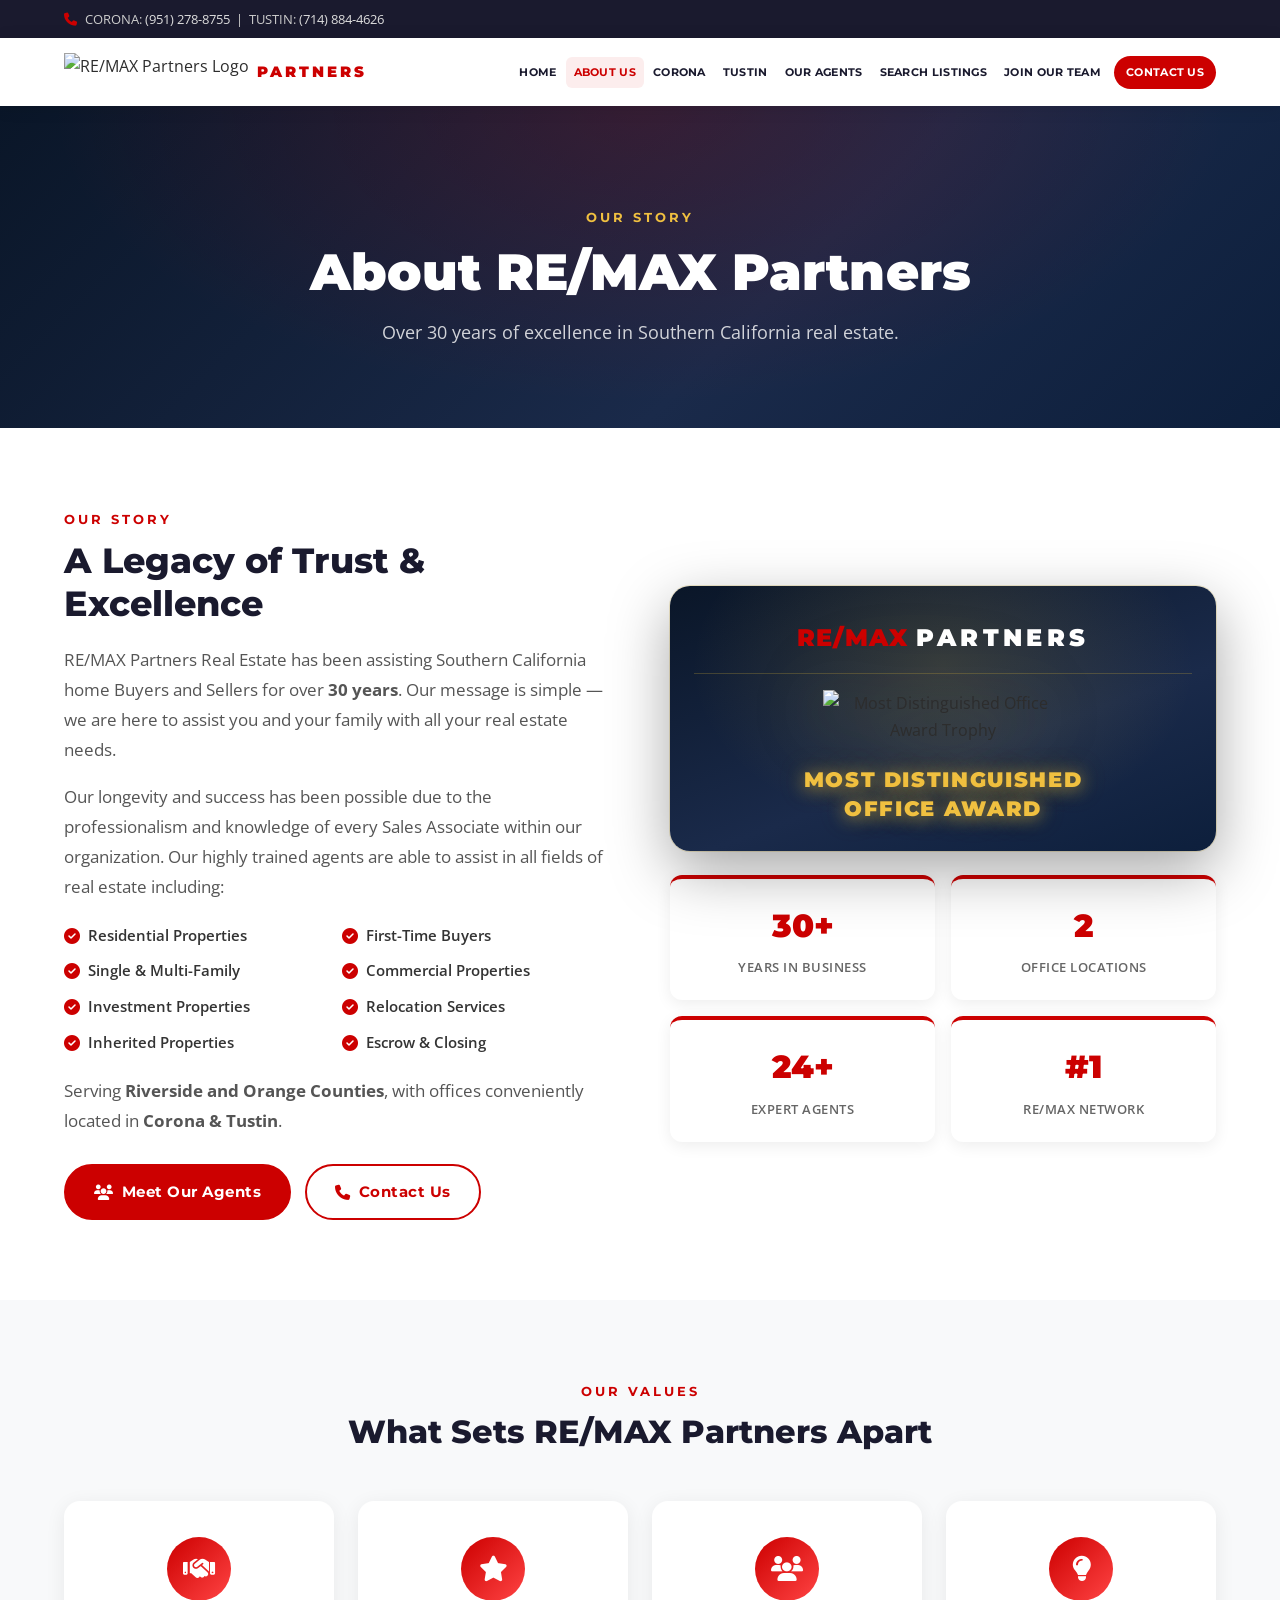
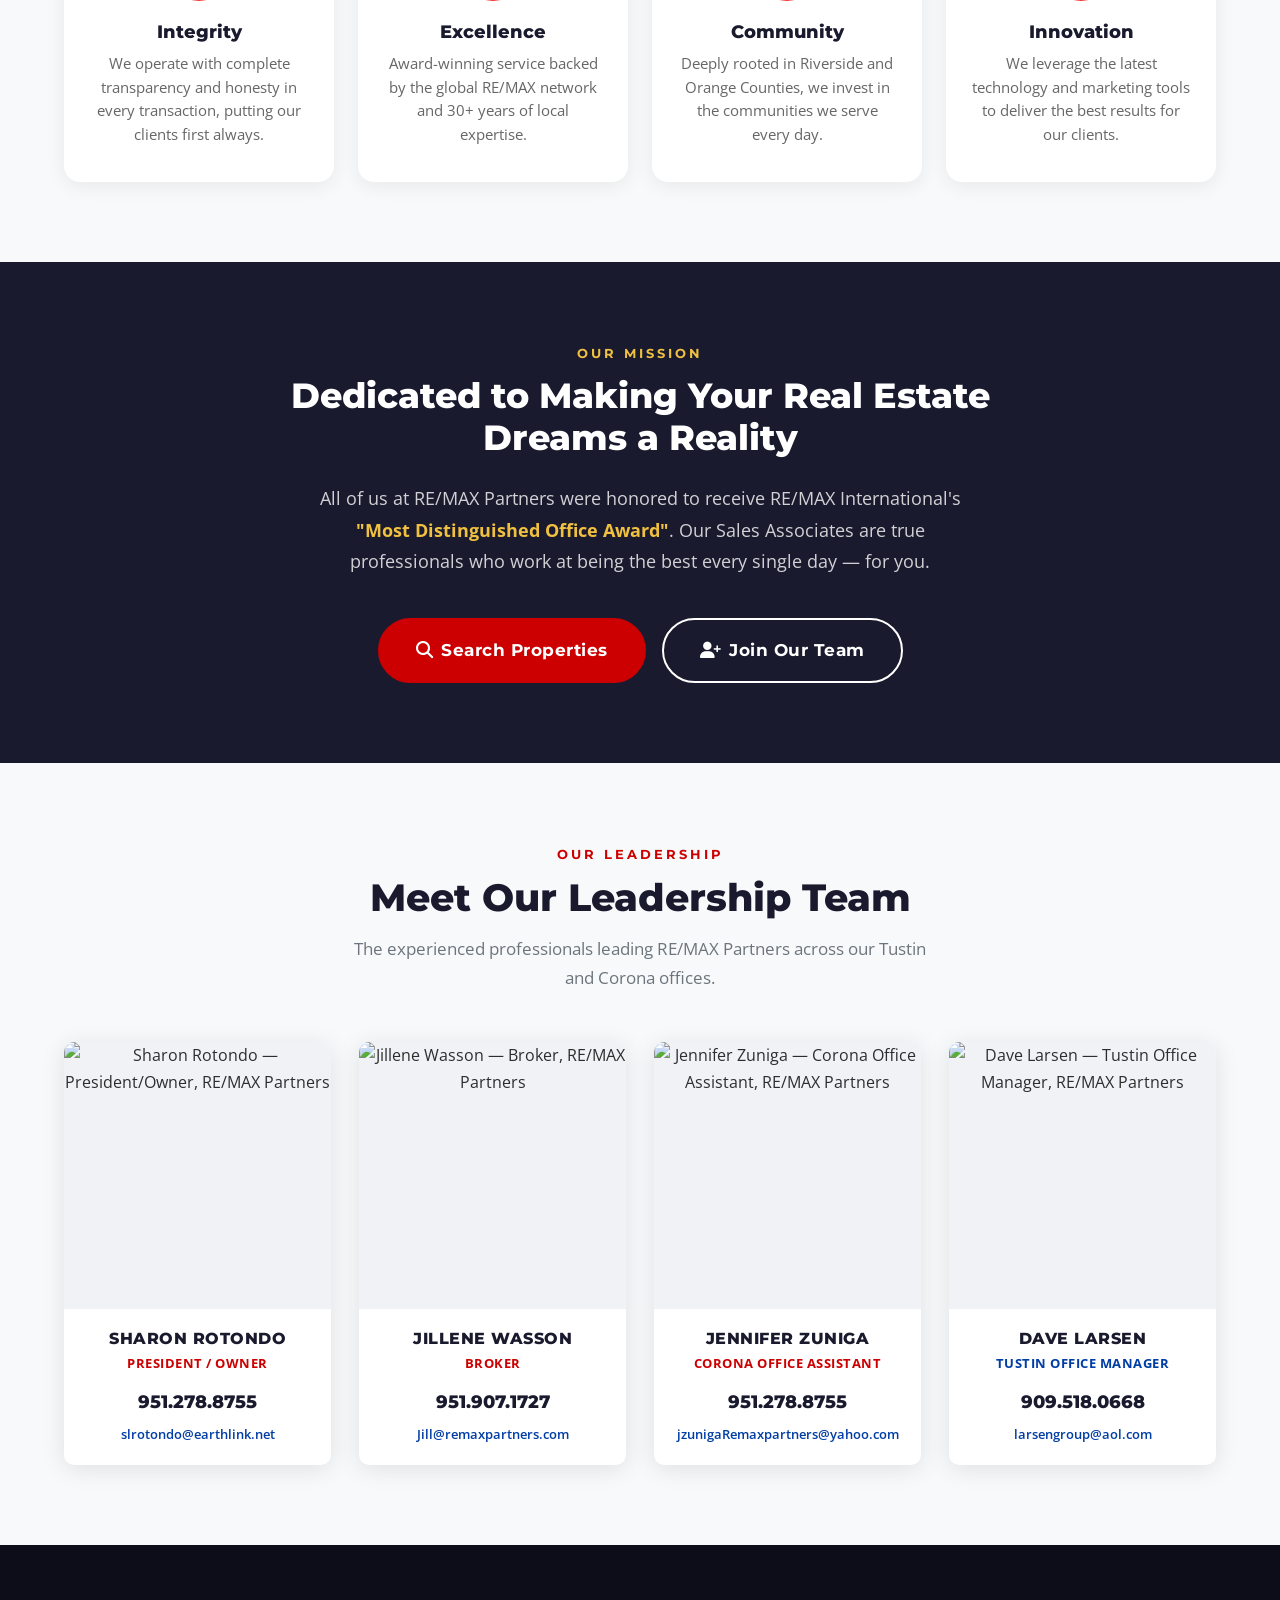
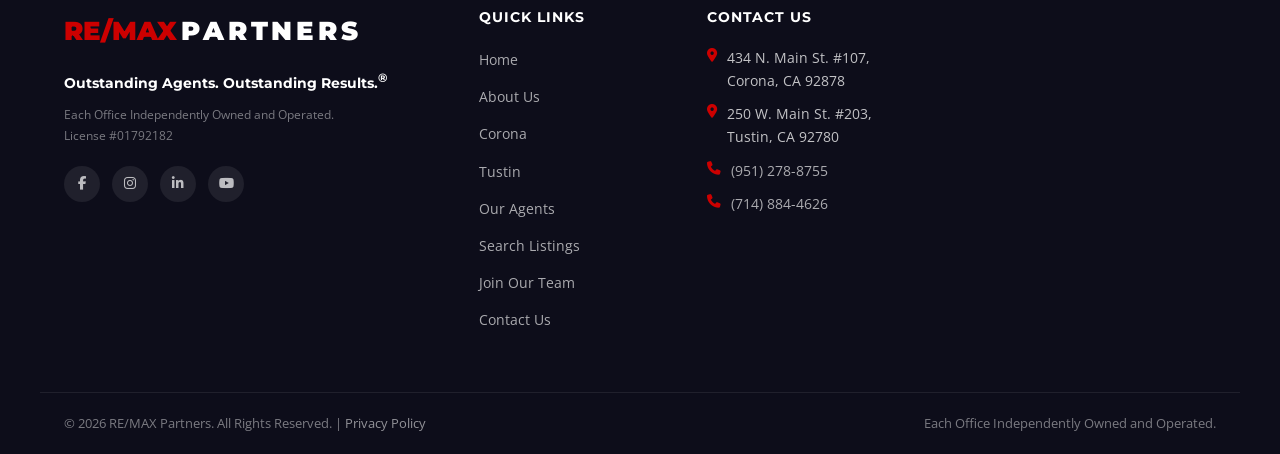
==== about.html @ ebe5bd43 "Add leadership team section to homepage and about page" ====
<!DOCTYPE html>
<html lang="en">
<head>
  <meta charset="UTF-8" />
  <meta name="viewport" content="width=device-width, initial-scale=1.0" />
  <title>About RE/MAX Partners | Award-Winning Realtors in Tustin & Corona CA</title>
  <meta name="description" content="Learn about RE/MAX Partners — an award-winning real estate brokerage with offices in Tustin and Corona, CA, serving Orange County and Inland Empire since 1992." />
  <meta name="robots" content="index, follow" />
  <link rel="canonical" href="https://www.remaxpartners.com/about.html" />
  <!-- Open Graph -->
  <meta property="og:type" content="website" />
  <meta property="og:title" content="About RE/MAX Partners | Award-Winning Realtors in Tustin & Corona CA" />
  <meta property="og:description" content="Award-winning RE/MAX brokerage with offices in Tustin and Corona, CA. Over 30 years serving Orange County and Riverside County buyers and sellers." />
  <meta property="og:url" content="https://www.remaxpartners.com/about.html" />
  <meta property="og:site_name" content="RE/MAX Partners" />
  <meta property="og:image" content="https://files.manuscdn.com/user_upload_by_module/session_file/310519663764764758/erXUjFsIWqmooNMz.png" />
  <!-- Twitter Card -->
  <meta name="twitter:card" content="summary_large_image" />
  <meta name="twitter:title" content="About RE/MAX Partners | Award-Winning Realtors in Tustin & Corona CA" />
  <meta name="twitter:description" content="Award-winning RE/MAX brokerage with offices in Tustin and Corona, CA. Over 30 years serving Orange County and Riverside County buyers and sellers." />
  <link rel="preconnect" href="https://fonts.googleapis.com" />
  <link rel="preconnect" href="https://fonts.gstatic.com" crossorigin />
  <link href="https://fonts.googleapis.com/css2?family=Montserrat:wght@400;600;700;800;900&family=Open+Sans:wght@400;600&display=swap" rel="stylesheet" />
  <link rel="stylesheet" href="https://cdnjs.cloudflare.com/ajax/libs/font-awesome/6.5.0/css/all.min.css" />
  <style>
    :root{--red:#cc0000;--red-dark:#a30000;--blue:#003da5;--blue-dark:#002d7a;--white:#fff;--off-white:#f8f9fa;--light-gray:#f0f2f5;--mid-gray:#6c757d;--dark:#1a1a2e;--text:#2d2d2d;--shadow:0 4px 24px rgba(0,0,0,.10);--shadow-lg:0 8px 40px rgba(0,0,0,.16);--radius:10px;--transition:0.35s cubic-bezier(0.4,0,0.2,1)}
    *,*::before,*::after{box-sizing:border-box;margin:0;padding:0}
    html{scroll-behavior:smooth}
    body{font-family:'Open Sans',sans-serif;color:var(--text);background:var(--white);line-height:1.7;overflow-x:hidden}
    img{max-width:100%;display:block}
    a{color:inherit;text-decoration:none}
    ul{list-style:none}
    h1,h2,h3,h4,h5{font-family:'Montserrat',sans-serif;line-height:1.2}
    .container{width:100%;max-width:1200px;margin:0 auto;padding:0 24px}
    .section-pad{padding:80px 0}
    .btn{display:inline-flex;align-items:center;gap:8px;padding:13px 28px;border-radius:50px;font-family:'Montserrat',sans-serif;font-weight:700;font-size:.95rem;letter-spacing:.5px;cursor:pointer;border:2px solid transparent;transition:all var(--transition);white-space:nowrap}
    .btn-primary{background:var(--red);color:var(--white);border-color:var(--red)}
    .btn-primary:hover{background:var(--red-dark);border-color:var(--red-dark);transform:translateY(-2px);box-shadow:0 6px 20px rgba(204,0,0,.35)}
    .btn-outline-white{background:transparent;color:var(--white);border-color:var(--white)}
    .btn-outline-white:hover{background:var(--white);color:var(--red);transform:translateY(-2px)}
    .btn-outline-red{background:transparent;color:var(--red);border-color:var(--red)}
    .btn-outline-red:hover{background:var(--red);color:var(--white);transform:translateY(-2px)}
    .btn-lg{padding:16px 36px;font-size:1.05rem}
    .topbar{background:var(--dark);color:#ccc;font-size:.82rem;padding:8px 0;z-index:1000}
    .topbar-inner{display:flex;justify-content:space-between;align-items:center;flex-wrap:wrap;gap:6px}
    .topbar a{color:#ddd;transition:color var(--transition)}
    .topbar a:hover{color:var(--red)}
    .topbar i{margin-right:5px;color:var(--red)}
    .header{position:sticky;top:0;z-index:999;background:var(--white);box-shadow:0 2px 16px rgba(0,0,0,.10);transition:box-shadow var(--transition)}
    .header.scrolled{box-shadow:0 4px 24px rgba(0,0,0,.15)}
    .header-inner{display:flex;align-items:center;justify-content:space-between;height:68px;gap:12px;flex-wrap:nowrap}
    .brand{display:flex;align-items:center;gap:8px;text-decoration:none;flex-shrink:0}
    .brand-logo{height:38px;width:auto}
    .brand-sub{font-family:'Montserrat',sans-serif;font-weight:900;font-size:.95rem;color:var(--red);letter-spacing:3px;text-transform:uppercase;white-space:nowrap}
    .nav{flex:1;min-width:0}
    .nav ul{display:flex;align-items:center;justify-content:flex-end;gap:1px;flex-wrap:nowrap;white-space:nowrap}
    .nav ul li a{font-family:'Montserrat',sans-serif;font-weight:700;font-size:.7rem;text-transform:uppercase;letter-spacing:.3px;padding:6px 8px;border-radius:6px;color:var(--dark);transition:all var(--transition);white-space:nowrap;display:block}
    .nav ul li a:hover,.nav ul li a.active{color:var(--red);background:rgba(204,0,0,.07)}
    .nav ul li a.nav-cta{background:var(--red);color:var(--white);border-radius:50px;padding:7px 12px;margin-left:4px}
    .nav ul li a.nav-cta:hover{background:var(--red-dark);color:var(--white)}
    .hamburger{display:none;flex-direction:column;gap:5px;background:none;border:none;cursor:pointer;padding:8px;flex-shrink:0;z-index:1001}
    .hamburger span{display:block;width:26px;height:2.5px;background:var(--dark);border-radius:2px;transition:all var(--transition)}
    .hamburger.open span:nth-child(1){transform:translateY(7.5px) rotate(45deg)}
    .hamburger.open span:nth-child(2){opacity:0}
    .hamburger.open span:nth-child(3){transform:translateY(-7.5px) rotate(-45deg)}
    .section-eyebrow{font-family:'Montserrat',sans-serif;font-weight:700;font-size:.82rem;letter-spacing:3px;text-transform:uppercase;color:var(--red);margin-bottom:10px;display:block}
    /* Page Hero */
    .page-hero{position:relative;background:linear-gradient(135deg,#0a1628 0%,#1a2a4a 60%,#0d1f3c 100%);padding:100px 0 80px;text-align:center;overflow:hidden}
    .page-hero::before{content:'';position:absolute;inset:0;background:radial-gradient(ellipse at 50% 0%,rgba(204,0,0,.18) 0%,transparent 65%)}
    .page-hero-content{position:relative;z-index:1}
    .page-hero h1{font-size:clamp(2rem,4vw,3.2rem);font-weight:900;color:var(--white);margin-bottom:16px}
    .page-hero p{font-size:1.1rem;color:rgba(255,255,255,.8);max-width:600px;margin:0 auto}
    /* About Story */
    .about-story-section{padding:80px 0;background:#fff}
    .about-story-grid{display:grid;grid-template-columns:1fr 1fr;gap:60px;align-items:center}
    .about-story-text h2{font-size:2.2rem;font-weight:800;color:#1a1a2e;margin-bottom:20px;line-height:1.2}
    .about-story-text p{color:#555;line-height:1.8;margin-bottom:16px;font-size:1.05rem}
    .about-services-list{list-style:none;padding:0;margin:20px 0;display:grid;grid-template-columns:1fr 1fr;gap:10px}
    .about-services-list li{display:flex;align-items:center;gap:8px;color:#333;font-size:.95rem;font-weight:600}
    .about-services-list li i{color:#cc0000;font-size:1rem}
    .about-award-col{display:flex;flex-direction:column;align-items:center;gap:24px}
    .award-trophy-wrap{background:linear-gradient(160deg,#0a1628 0%,#1a2a4a 60%,#0d1f3c 100%);border-radius:20px;padding:32px 24px 28px;text-align:center;box-shadow:0 20px 60px rgba(0,0,0,.35),0 0 0 1px rgba(212,175,55,.25);width:100%;position:relative}
    .award-trophy-wrap::before{content:'';position:absolute;inset:0;background:radial-gradient(ellipse at 50% 30%,rgba(212,175,55,.18) 0%,transparent 65%);pointer-events:none;border-radius:20px}
    .award-brand-row{display:flex;align-items:center;justify-content:center;gap:8px;margin-bottom:16px;padding-bottom:14px;border-bottom:1px solid rgba(212,175,55,.25);position:relative;z-index:1}
    .award-brand-remax{font-family:'Montserrat',sans-serif;font-size:1.5rem;font-weight:900;color:#cc0000;letter-spacing:.05em}
    .award-brand-partners{font-family:'Montserrat',sans-serif;font-size:1.5rem;font-weight:900;color:#fff;letter-spacing:.18em;text-transform:uppercase}
    .award-trophy-img{width:240px;height:auto;display:block;margin:0 auto 20px;filter:drop-shadow(0 12px 32px rgba(212,175,55,.6)) drop-shadow(0 0 60px rgba(212,175,55,.2));transition:transform .4s ease;position:relative;z-index:1}
    .award-trophy-wrap:hover .award-trophy-img{transform:scale(1.06) translateY(-6px)}
    .award-trophy-title{font-family:'Montserrat',sans-serif;font-size:1.3rem;font-weight:900;color:#f0c040;text-align:center;letter-spacing:.08em;text-transform:uppercase;line-height:1.4;text-shadow:0 2px 16px rgba(212,175,55,.7),0 0 30px rgba(212,175,55,.3);position:relative;z-index:1}
    .award-stats-row{display:grid;grid-template-columns:1fr 1fr;gap:16px;width:100%}
    .award-stat-box{background:#fff;border-radius:12px;padding:20px 16px;text-align:center;box-shadow:0 4px 16px rgba(0,0,0,.07);border-top:4px solid #cc0000}
    .award-stat-box .stat-num{font-size:2rem;font-weight:900;color:#cc0000;display:block;font-family:'Montserrat',sans-serif}
    .award-stat-box .stat-label{font-size:.8rem;color:#666;font-weight:600;text-transform:uppercase;letter-spacing:.5px}
    /* Values */
    .about-values-section{padding:80px 0;background:#f8f9fa}
    .section-header{text-align:center;margin-bottom:50px}
    .section-header h2{font-size:2rem;font-weight:800;color:#1a1a2e;margin-bottom:14px}
    .values-grid-4{display:grid;grid-template-columns:repeat(4,1fr);gap:24px}
    .value-card-v2{background:#fff;border-radius:16px;padding:36px 24px;text-align:center;box-shadow:0 4px 20px rgba(0,0,0,.07);transition:transform .3s,box-shadow .3s}
    .value-card-v2:hover{transform:translateY(-6px);box-shadow:0 12px 32px rgba(0,0,0,.12)}
    .value-icon-circle{width:64px;height:64px;border-radius:50%;background:linear-gradient(135deg,#cc0000,#ff4444);display:flex;align-items:center;justify-content:center;margin:0 auto 20px}
    .value-icon-circle i{font-size:1.6rem;color:#fff}
    .value-card-v2 h3{font-size:1.1rem;font-weight:800;color:#1a1a2e;margin-bottom:10px}
    .value-card-v2 p{font-size:.92rem;color:#666;line-height:1.6}
    /* Mission */
    .about-mission-section{padding:80px 0;background:#1a1a2e;color:#fff;text-align:center}
    .about-mission-section .section-eyebrow{color:#f0c040}
    .about-mission-section h2{font-size:2.2rem;font-weight:800;margin-bottom:24px;max-width:700px;margin-left:auto;margin-right:auto}
    .about-mission-section p{font-size:1.1rem;color:rgba(255,255,255,.8);max-width:680px;margin:0 auto 40px;line-height:1.8}
    .mission-btn-row{display:flex;gap:16px;justify-content:center;flex-wrap:wrap}
    /* Footer */
    .footer{background:#0d0d1a;color:rgba(255,255,255,.75);padding-top:64px}
    .footer-grid{display:grid;grid-template-columns:2fr 1fr 1fr 1.5fr;gap:40px;padding-bottom:48px;border-bottom:1px solid rgba(255,255,255,.08)}
    .footer-brand-text{margin-bottom:16px}
    .footer-brand-remax{font-family:'Montserrat',sans-serif;font-size:1.6rem;font-weight:900;color:#cc0000}
    .footer-brand-partners{font-family:'Montserrat',sans-serif;font-size:1.6rem;font-weight:900;color:#fff;letter-spacing:.15em}
    .footer-tagline{font-family:'Montserrat',sans-serif;font-weight:700;font-size:.9rem;color:var(--white);margin-bottom:8px}
    .footer-legal{font-size:.78rem;opacity:.6;margin-bottom:20px}
    .footer-social{display:flex;gap:12px}
    .footer-social a{width:36px;height:36px;border-radius:50%;background:rgba(255,255,255,.08);display:flex;align-items:center;justify-content:center;color:rgba(255,255,255,.7);font-size:.85rem;transition:all var(--transition)}
    .footer-social a:hover{background:var(--red);color:var(--white)}
    .footer-col h4{font-family:'Montserrat',sans-serif;font-weight:700;font-size:.9rem;text-transform:uppercase;letter-spacing:1px;color:var(--white);margin-bottom:20px}
    .footer-col ul li{margin-bottom:10px}
    .footer-col ul li a{font-size:.88rem;color:rgba(255,255,255,.65);transition:color var(--transition)}
    .footer-col ul li a:hover{color:var(--red)}
    .footer-contact li{display:flex;gap:10px;font-size:.85rem;margin-bottom:12px;align-items:flex-start}
    .footer-contact li i{color:var(--red);margin-top:3px;flex-shrink:0}
    .footer-contact a{color:rgba(255,255,255,.65)}
    .footer-contact a:hover{color:var(--red)}
    .footer-bottom{padding:20px 0}
    .footer-bottom-inner{display:flex;justify-content:space-between;align-items:center;flex-wrap:wrap;gap:8px;font-size:.8rem;color:rgba(255,255,255,.45)}
    .footer-bottom a{color:rgba(255,255,255,.55)}
    .footer-bottom a:hover{color:var(--red)}
    @media(max-width:900px){.about-story-grid{grid-template-columns:1fr;gap:40px}.values-grid-4{grid-template-columns:repeat(2,1fr)}.about-services-list{grid-template-columns:1fr}.footer-grid{grid-template-columns:1fr 1fr}}
    @media(max-width:768px){.footer-grid{grid-template-columns:1fr}}
    @media(max-width:900px){.hamburger{display:flex}.nav{position:fixed;top:68px;left:0;right:0;background:var(--white);box-shadow:0 8px 32px rgba(0,0,0,.15);padding:16px 24px 24px;transform:translateY(-120%);transition:transform .4s cubic-bezier(0.4,0,0.2,1);z-index:998;pointer-events:none}.nav.open{transform:translateY(0);pointer-events:all}.nav ul{flex-direction:column;align-items:stretch;gap:2px;white-space:normal}.nav ul li a{display:block;padding:13px 18px;font-size:.88rem;border-radius:8px;border-bottom:1px solid rgba(0,0,0,.05)}.nav ul li a.nav-cta{margin:10px 0 0;text-align:center;border-radius:50px;border-bottom:none}}
    @media(max-width:600px){.values-grid-4{grid-template-columns:1fr}.award-stats-row{grid-template-columns:1fr 1fr}}
  </style>

  <script type="application/ld+json">
{
  "@context": "https://schema.org",
  "@type": [
    "AboutPage",
    "WebPage"
  ],
  "name": "About RE/MAX Partners",
  "url": "https://www.remaxpartners.com/about.html",
  "description": "RE/MAX Partners is an award-winning real estate brokerage with offices in Tustin and Corona, CA, serving Orange County and Inland Empire since 1992.",
  "mainEntity": {
    "@context": "https://schema.org",
    "@type": [
      "Organization",
      "RealEstateAgency"
    ],
    "name": "RE/MAX Partners",
    "legalName": "RE/MAX Partners",
    "url": "https://www.remaxpartners.com",
    "logo": "https://files.manuscdn.com/user_upload_by_module/session_file/310519663764764758/erXUjFsIWqmooNMz.png",
    "image": "https://files.manuscdn.com/user_upload_by_module/session_file/310519663764764758/erXUjFsIWqmooNMz.png",
    "description": "RE/MAX Partners is an award-winning real estate brokerage with offices in Tustin and Corona, CA, serving Orange County and Inland Empire buyers and sellers.",
    "foundingDate": "1992",
    "areaServed": [
      "Tustin, CA",
      "Irvine, CA",
      "Santa Ana, CA",
      "Orange, CA",
      "Anaheim, CA",
      "Anaheim Hills, CA",
      "Lake Forest, CA",
      "Villa Park, CA",
      "North Tustin, CA",
      "Corona, CA",
      "Eastvale, CA",
      "Norco, CA",
      "Riverside, CA",
      "Chino Hills, CA",
      "Jurupa Valley, CA",
      "Lake Elsinore, CA",
      "Temescal Valley, CA"
    ],
    "location": [
      {
        "@type": "Place",
        "name": "RE/MAX Partners - Tustin Office",
        "address": {
          "@type": "PostalAddress",
          "streetAddress": "250 W. Main St. #203",
          "addressLocality": "Tustin",
          "addressRegion": "CA",
          "postalCode": "92780",
          "addressCountry": "US"
        },
        "telephone": "+17148844626"
      },
      {
        "@type": "Place",
        "name": "RE/MAX Partners - Corona Office",
        "address": {
          "@type": "PostalAddress",
          "streetAddress": "434 N. Main St. #107",
          "addressLocality": "Corona",
          "addressRegion": "CA",
          "postalCode": "92878",
          "addressCountry": "US"
        },
        "telephone": "+19512788755"
      }
    ],
    "sameAs": [
      "https://www.remax.com/usa/en/residential/office/corona/remax-partners-100422450",
      "https://www.remax.com/usa/en/residential/office/tustin/remax-partners-100766001"
    ]
  }
}
  </script>
</head>
<body>

  <!-- TOP BAR -->
  <div class="topbar">
    <div class="container topbar-inner">
      <span><i class="fas fa-phone"></i> CORONA: <a href="tel:9512788755">(951) 278-8755</a> &nbsp;|&nbsp; TUSTIN: <a href="tel:7148844626">(714) 884-4626</a></span>
    </div>
  </div>

  <!-- HEADER -->
  <header class="header" id="header">
    <div class="container header-inner">
      <a href="index.html" class="brand">
        <img src="https://files.manuscdn.com/user_upload_by_module/session_file/310519663764764758/erXUjFsIWqmooNMz.png" alt="RE/MAX Partners Logo" class="brand-logo" />
        <span class="brand-sub">PARTNERS</span>
      </a>
      <nav class="nav" id="nav">
        <ul>
          <li><a href="index.html">Home</a></li>
          <li><a href="about.html" class="active">About Us</a></li>
          <li><a href="corona.html">Corona</a></li>
          <li><a href="tustin.html">Tustin</a></li>
          <li><a href="agents.html">Our Agents</a></li>
          <li><a href="https://www.remax.com/usa/en/residential/office/corona/remax-partners-100422450" target="_blank">Search Listings</a></li>
          <li><a href="join.html">Join Our Team</a></li>
          <li><a href="contact.html" class="nav-cta">Contact Us</a></li>
        </ul>
      </nav>
      <button class="hamburger" id="hamburger" aria-label="Toggle menu"><span></span><span></span><span></span></button>
    </div>
  </header>

  <!-- PAGE HERO -->
  <section class="page-hero">
    <div class="container page-hero-content">
      <span class="section-eyebrow" style="color:#f0c040;display:block;margin-bottom:12px">Our Story</span>
      <h1>About RE/MAX Partners</h1>
      <p>Over 30 years of excellence in Southern California real estate.</p>
    </div>
  </section>

  <!-- OUR STORY + AWARD -->
  <section class="about-story-section">
    <div class="container about-story-grid">
      <div class="about-story-text">
        <span class="section-eyebrow">Our Story</span>
        <h2>A Legacy of Trust &amp; Excellence</h2>
        <p>RE/MAX Partners Real Estate has been assisting Southern California home Buyers and Sellers for over <strong>30 years</strong>. Our message is simple — we are here to assist you and your family with all your real estate needs.</p>
        <p>Our longevity and success has been possible due to the professionalism and knowledge of every Sales Associate within our organization. Our highly trained agents are able to assist in all fields of real estate including:</p>
        <ul class="about-services-list">
          <li><i class="fas fa-check-circle"></i> Residential Properties</li>
          <li><i class="fas fa-check-circle"></i> First-Time Buyers</li>
          <li><i class="fas fa-check-circle"></i> Single &amp; Multi-Family</li>
          <li><i class="fas fa-check-circle"></i> Commercial Properties</li>
          <li><i class="fas fa-check-circle"></i> Investment Properties</li>
          <li><i class="fas fa-check-circle"></i> Relocation Services</li>
          <li><i class="fas fa-check-circle"></i> Inherited Properties</li>
          <li><i class="fas fa-check-circle"></i> Escrow &amp; Closing</li>
        </ul>
        <p>Serving <strong>Riverside and Orange Counties</strong>, with offices conveniently located in <strong>Corona &amp; Tustin</strong>.</p>
        <div style="margin-top:28px;display:flex;gap:14px;flex-wrap:wrap;">
          <a href="agents.html" class="btn btn-primary"><i class="fas fa-users"></i> Meet Our Agents</a>
          <a href="contact.html" class="btn btn-outline-red"><i class="fas fa-phone"></i> Contact Us</a>
        </div>
      </div>
      <div class="about-award-col">
        <div class="award-trophy-wrap">
          <div class="award-brand-row">
            <span class="award-brand-remax">RE/MAX</span>
            <span class="award-brand-partners">PARTNERS</span>
          </div>
          <img src="https://files.manuscdn.com/user_upload_by_module/session_file/310519663764764758/wdJQYxphtzgNDNMY.png" alt="Most Distinguished Office Award Trophy" class="award-trophy-img" />
          <div class="award-trophy-title">Most Distinguished<br>Office Award</div>
        </div>
        <div class="award-stats-row">
          <div class="award-stat-box"><span class="stat-num">30+</span><span class="stat-label">Years in Business</span></div>
          <div class="award-stat-box"><span class="stat-num">2</span><span class="stat-label">Office Locations</span></div>
          <div class="award-stat-box"><span class="stat-num">24+</span><span class="stat-label">Expert Agents</span></div>
          <div class="award-stat-box"><span class="stat-num">#1</span><span class="stat-label">RE/MAX Network</span></div>
        </div>
      </div>
    </div>
  </section>

  <!-- OUR VALUES -->
  <section class="about-values-section">
    <div class="container">
      <div class="section-header">
        <span class="section-eyebrow">Our Values</span>
        <h2>What Sets RE/MAX Partners Apart</h2>
      </div>
      <div class="values-grid-4">
        <div class="value-card-v2"><div class="value-icon-circle"><i class="fas fa-handshake"></i></div><h3>Integrity</h3><p>We operate with complete transparency and honesty in every transaction, putting our clients first always.</p></div>
        <div class="value-card-v2"><div class="value-icon-circle"><i class="fas fa-star"></i></div><h3>Excellence</h3><p>Award-winning service backed by the global RE/MAX network and 30+ years of local expertise.</p></div>
        <div class="value-card-v2"><div class="value-icon-circle"><i class="fas fa-users"></i></div><h3>Community</h3><p>Deeply rooted in Riverside and Orange Counties, we invest in the communities we serve every day.</p></div>
        <div class="value-card-v2"><div class="value-icon-circle"><i class="fas fa-lightbulb"></i></div><h3>Innovation</h3><p>We leverage the latest technology and marketing tools to deliver the best results for our clients.</p></div>
      </div>
    </div>
  </section>

  <!-- MISSION BANNER -->
  <section class="about-mission-section">
    <div class="container">
      <span class="section-eyebrow">Our Mission</span>
      <h2>Dedicated to Making Your Real Estate Dreams a Reality</h2>
      <p>All of us at RE/MAX Partners were honored to receive RE/MAX International's <strong style="color:#f0c040;">"Most Distinguished Office Award"</strong>. Our Sales Associates are true professionals who work at being the best every single day — for you.</p>
      <div class="mission-btn-row">
        <a href="https://www.remax.com/usa/en/residential/office/corona/remax-partners-100422450" target="_blank" class="btn btn-primary btn-lg"><i class="fas fa-search"></i> Search Properties</a>
        <a href="join.html" class="btn btn-outline-white btn-lg"><i class="fas fa-user-plus"></i> Join Our Team</a>
      </div>
    </div>
  </section>

  <!-- FOOTER -->
  <!-- Leadership Team Section -->
  <section style="padding:80px 0;background:#f8f9fa">
    <div class="container">
      <div style="text-align:center;margin-bottom:50px">
        <span style="font-family:'Montserrat',sans-serif;font-weight:700;font-size:.82rem;letter-spacing:3px;text-transform:uppercase;color:#cc0000;display:block;margin-bottom:10px">Our Leadership</span>
        <h2 style="font-family:'Montserrat',sans-serif;font-size:clamp(1.8rem,3vw,2.4rem);font-weight:800;color:#1a1a2e;margin-bottom:14px">Meet Our Leadership Team</h2>
        <p style="color:#6c757d;max-width:600px;margin:0 auto;font-size:1.05rem">The experienced professionals leading RE/MAX Partners across our Tustin and Corona offices.</p>
      </div>
      <div style="display:grid;grid-template-columns:repeat(4,1fr);gap:28px">

        <!-- Sharon Rotondo -->
        <div style="background:#fff;border-radius:10px;overflow:hidden;box-shadow:0 4px 24px rgba(0,0,0,.10);text-align:center;transition:transform .35s,box-shadow .35s" onmouseover="this.style.transform='translateY(-6px)';this.style.boxShadow='0 8px 40px rgba(0,0,0,.16)'" onmouseout="this.style.transform='';this.style.boxShadow='0 4px 24px rgba(0,0,0,.10)'">
          <div style="width:100%;aspect-ratio:1;overflow:hidden;background:#f0f2f5">
            <img src="https://files.manuscdn.com/user_upload_by_module/session_file/310519663764764758/IUqiWHvXmVaCJcha.jpg" alt="Sharon Rotondo — President/Owner, RE/MAX Partners" style="width:100%;height:100%;object-fit:cover;object-position:top" />
          </div>
          <div style="padding:20px 16px">
            <h4 style="font-family:'Montserrat',sans-serif;font-size:1rem;font-weight:800;color:#1a1a2e;margin-bottom:4px;text-transform:uppercase;letter-spacing:.5px">Sharon Rotondo</h4>
            <p style="font-size:.82rem;color:#cc0000;font-weight:700;text-transform:uppercase;letter-spacing:.5px;margin-bottom:12px">President / Owner</p>
            <a href="tel:9512788755" style="display:block;font-family:'Montserrat',sans-serif;font-size:1.1rem;font-weight:800;color:#1a1a2e;margin-bottom:6px;text-decoration:none">951.278.8755</a>
            <a href="mailto:slrotondo@earthlink.net" style="display:block;font-size:.82rem;color:#003da5;font-weight:600;text-decoration:none">slrotondo@earthlink.net</a>
          </div>
        </div>

        <!-- Jillene Wasson -->
        <div style="background:#fff;border-radius:10px;overflow:hidden;box-shadow:0 4px 24px rgba(0,0,0,.10);text-align:center;transition:transform .35s,box-shadow .35s" onmouseover="this.style.transform='translateY(-6px)';this.style.boxShadow='0 8px 40px rgba(0,0,0,.16)'" onmouseout="this.style.transform='';this.style.boxShadow='0 4px 24px rgba(0,0,0,.10)'">
          <div style="width:100%;aspect-ratio:1;overflow:hidden;background:#f0f2f5">
            <img src="https://files.manuscdn.com/user_upload_by_module/session_file/310519663764764758/IHRNiBAPlpLFhodM.jpg" alt="Jillene Wasson — Broker, RE/MAX Partners" style="width:100%;height:100%;object-fit:cover;object-position:top" />
          </div>
          <div style="padding:20px 16px">
            <h4 style="font-family:'Montserrat',sans-serif;font-size:1rem;font-weight:800;color:#1a1a2e;margin-bottom:4px;text-transform:uppercase;letter-spacing:.5px">Jillene Wasson</h4>
            <p style="font-size:.82rem;color:#cc0000;font-weight:700;text-transform:uppercase;letter-spacing:.5px;margin-bottom:12px">Broker</p>
            <a href="tel:9519071727" style="display:block;font-family:'Montserrat',sans-serif;font-size:1.1rem;font-weight:800;color:#1a1a2e;margin-bottom:6px;text-decoration:none">951.907.1727</a>
            <a href="mailto:Jill@remaxpartners.com" style="display:block;font-size:.82rem;color:#003da5;font-weight:600;text-decoration:none">Jill@remaxpartners.com</a>
          </div>
        </div>

        <!-- Jennifer Zuniga -->
        <div style="background:#fff;border-radius:10px;overflow:hidden;box-shadow:0 4px 24px rgba(0,0,0,.10);text-align:center;transition:transform .35s,box-shadow .35s" onmouseover="this.style.transform='translateY(-6px)';this.style.boxShadow='0 8px 40px rgba(0,0,0,.16)'" onmouseout="this.style.transform='';this.style.boxShadow='0 4px 24px rgba(0,0,0,.10)'">
          <div style="width:100%;aspect-ratio:1;overflow:hidden;background:#f0f2f5">
            <img src="https://files.manuscdn.com/user_upload_by_module/session_file/310519663764764758/TKZSudLBdbTPcLyT.jpg" alt="Jennifer Zuniga — Corona Office Assistant, RE/MAX Partners" style="width:100%;height:100%;object-fit:cover;object-position:top" />
          </div>
          <div style="padding:20px 16px">
            <h4 style="font-family:'Montserrat',sans-serif;font-size:1rem;font-weight:800;color:#1a1a2e;margin-bottom:4px;text-transform:uppercase;letter-spacing:.5px">Jennifer Zuniga</h4>
            <p style="font-size:.82rem;color:#cc0000;font-weight:700;text-transform:uppercase;letter-spacing:.5px;margin-bottom:12px">Corona Office Assistant</p>
            <a href="tel:9512788755" style="display:block;font-family:'Montserrat',sans-serif;font-size:1.1rem;font-weight:800;color:#1a1a2e;margin-bottom:6px;text-decoration:none">951.278.8755</a>
            <a href="mailto:jzunigaRemaxpartners@yahoo.com" style="display:block;font-size:.82rem;color:#003da5;font-weight:600;text-decoration:none">jzunigaRemaxpartners@yahoo.com</a>
          </div>
        </div>

        <!-- Dave Larsen -->
        <div style="background:#fff;border-radius:10px;overflow:hidden;box-shadow:0 4px 24px rgba(0,0,0,.10);text-align:center;transition:transform .35s,box-shadow .35s" onmouseover="this.style.transform='translateY(-6px)';this.style.boxShadow='0 8px 40px rgba(0,0,0,.16)'" onmouseout="this.style.transform='';this.style.boxShadow='0 4px 24px rgba(0,0,0,.10)'">
          <div style="width:100%;aspect-ratio:1;overflow:hidden;background:#f0f2f5">
            <img src="https://files.manuscdn.com/user_upload_by_module/session_file/310519663764764758/MlcpZvAsngYexEuf.jpg" alt="Dave Larsen — Tustin Office Manager, RE/MAX Partners" style="width:100%;height:100%;object-fit:cover;object-position:top" />
          </div>
          <div style="padding:20px 16px">
            <h4 style="font-family:'Montserrat',sans-serif;font-size:1rem;font-weight:800;color:#1a1a2e;margin-bottom:4px;text-transform:uppercase;letter-spacing:.5px">Dave Larsen</h4>
            <p style="font-size:.82rem;color:#003da5;font-weight:700;text-transform:uppercase;letter-spacing:.5px;margin-bottom:12px">Tustin Office Manager</p>
            <a href="tel:9095180668" style="display:block;font-family:'Montserrat',sans-serif;font-size:1.1rem;font-weight:800;color:#1a1a2e;margin-bottom:6px;text-decoration:none">909.518.0668</a>
            <a href="mailto:larsengroup@aol.com" style="display:block;font-size:.82rem;color:#003da5;font-weight:600;text-decoration:none">larsengroup@aol.com</a>
          </div>
        </div>

      </div>
      <!-- Mobile responsive override -->
      <style>@media(max-width:768px){.leadership-grid{grid-template-columns:repeat(2,1fr)!important}@media(max-width:480px){.leadership-grid{grid-template-columns:1fr!important}}}</style>
    </div>
  </section>

  <footer class="footer">
    <div class="container footer-grid">
      <div>
        <div class="footer-brand-text"><span class="footer-brand-remax">RE/MAX</span> <span class="footer-brand-partners">PARTNERS</span></div>
        <p class="footer-tagline">Outstanding Agents. Outstanding Results.<sup>®</sup></p>
        <p class="footer-legal">Each Office Independently Owned and Operated.<br>License #01792182</p>
        <div class="footer-social">
          <a href="#" aria-label="Facebook"><i class="fab fa-facebook-f"></i></a>
          <a href="#" aria-label="Instagram"><i class="fab fa-instagram"></i></a>
          <a href="#" aria-label="LinkedIn"><i class="fab fa-linkedin-in"></i></a>
          <a href="#" aria-label="YouTube"><i class="fab fa-youtube"></i></a>
        </div>
      </div>
      <div class="footer-col">
        <h4>Quick Links</h4>
        <ul>
          <li><a href="index.html">Home</a></li>
          <li><a href="about.html">About Us</a></li>
          <li><a href="corona.html">Corona</a></li>
          <li><a href="tustin.html">Tustin</a></li>
          <li><a href="agents.html">Our Agents</a></li>
          <li><a href="https://www.remax.com/usa/en/residential/office/corona/remax-partners-100422450" target="_blank">Search Listings</a></li>
          <li><a href="join.html">Join Our Team</a></li>
          <li><a href="contact.html">Contact Us</a></li>
        </ul>
      </div>
      <div class="footer-col">
        <h4>Contact Us</h4>
        <ul class="footer-contact">
          <li><i class="fas fa-map-marker-alt"></i> 434 N. Main St. #107, Corona, CA 92878</li>
          <li><i class="fas fa-map-marker-alt"></i> 250 W. Main St. #203, Tustin, CA 92780</li>
          <li><i class="fas fa-phone"></i> <a href="tel:9512788755">(951) 278-8755</a></li>
          <li><i class="fas fa-phone"></i> <a href="tel:7148844626">(714) 884-4626</a></li>
        </ul>
      </div>
    </div>
    <div class="footer-bottom">
      <div class="container footer-bottom-inner">
        <p>&copy; 2026 RE/MAX Partners. All Rights Reserved. | <a href="#">Privacy Policy</a></p>
        <p>Each Office Independently Owned and Operated.</p>
      </div>
    </div>
  </footer>

  <script>
    const header=document.getElementById('header');
    if(header){window.addEventListener('scroll',()=>{header.classList.toggle('scrolled',window.scrollY>60)})}
    const hamburger=document.getElementById('hamburger');
    const nav=document.getElementById('nav');
    if(hamburger&&nav){
      hamburger.addEventListener('click',()=>{hamburger.classList.toggle('open');nav.classList.toggle('open')});
      nav.querySelectorAll('a').forEach(l=>l.addEventListener('click',()=>{hamburger.classList.remove('open');nav.classList.remove('open')}));
    }
  </script>
</body>
</html>
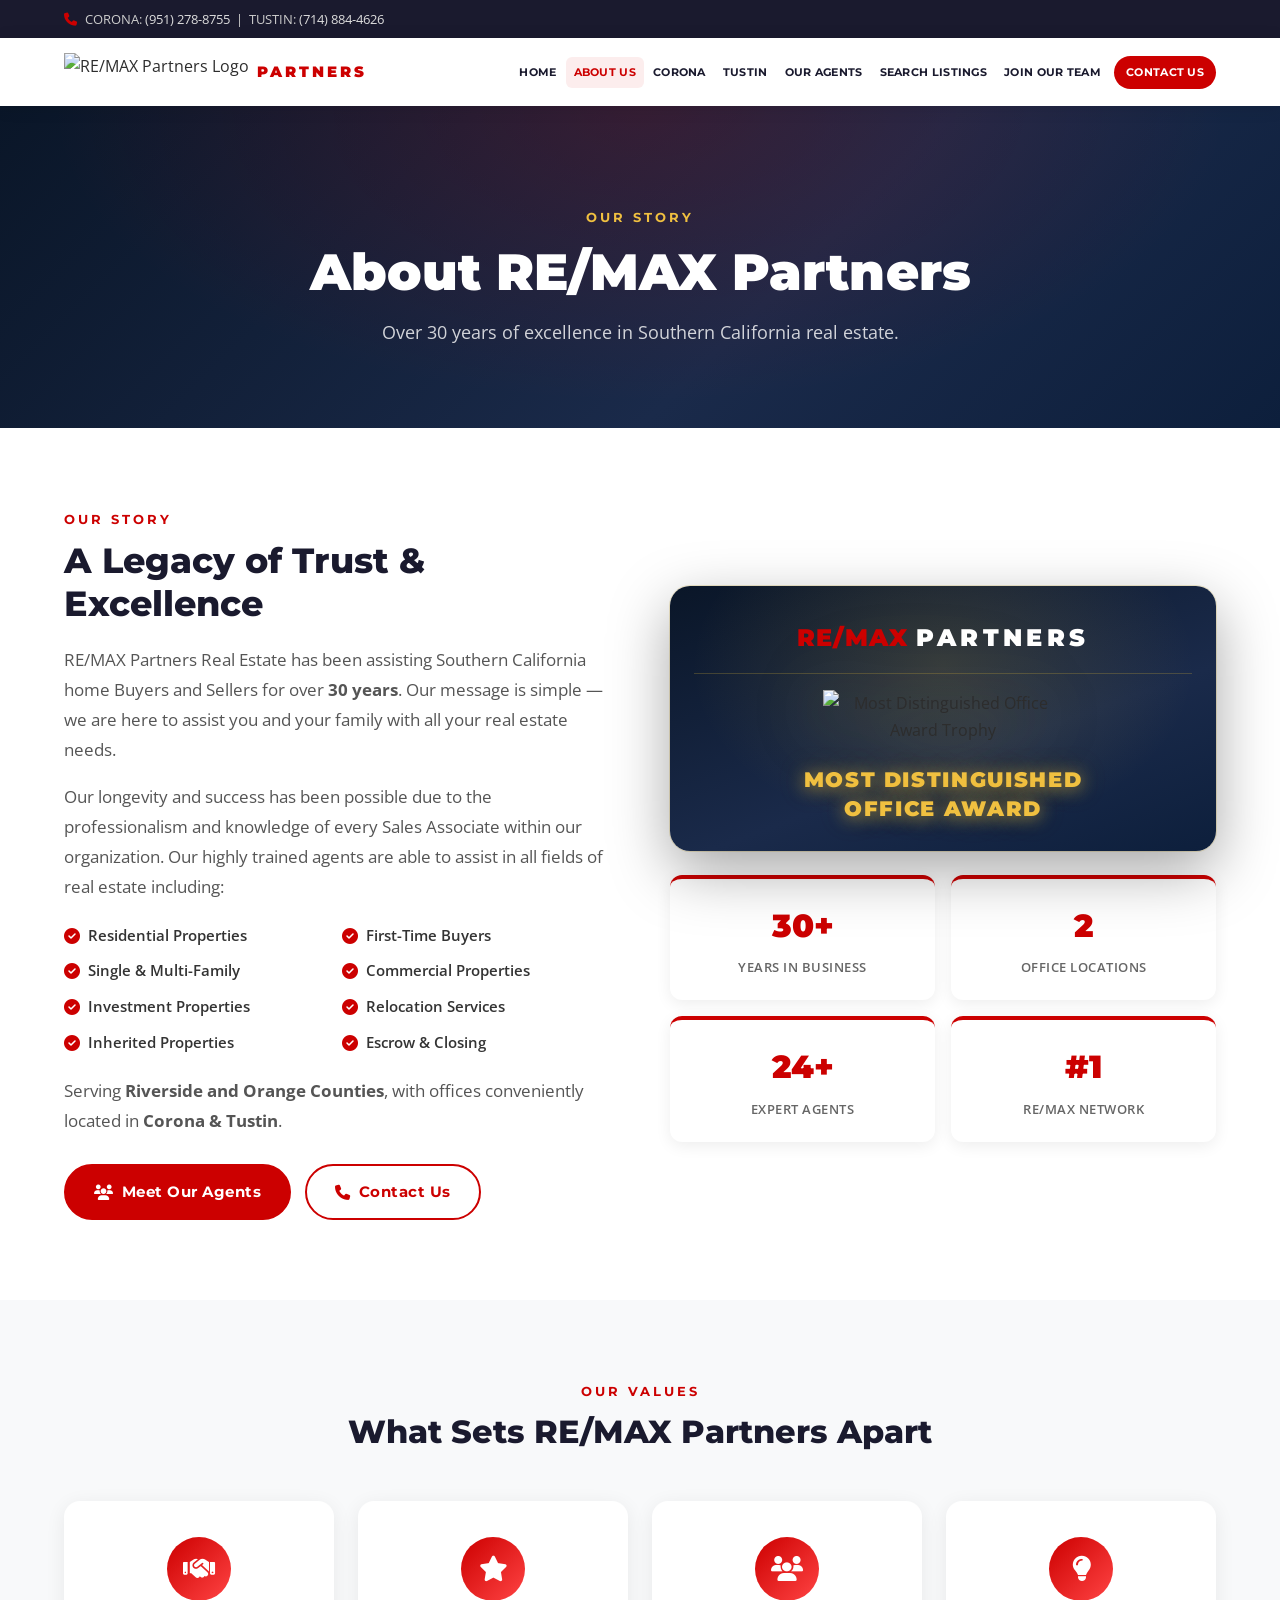
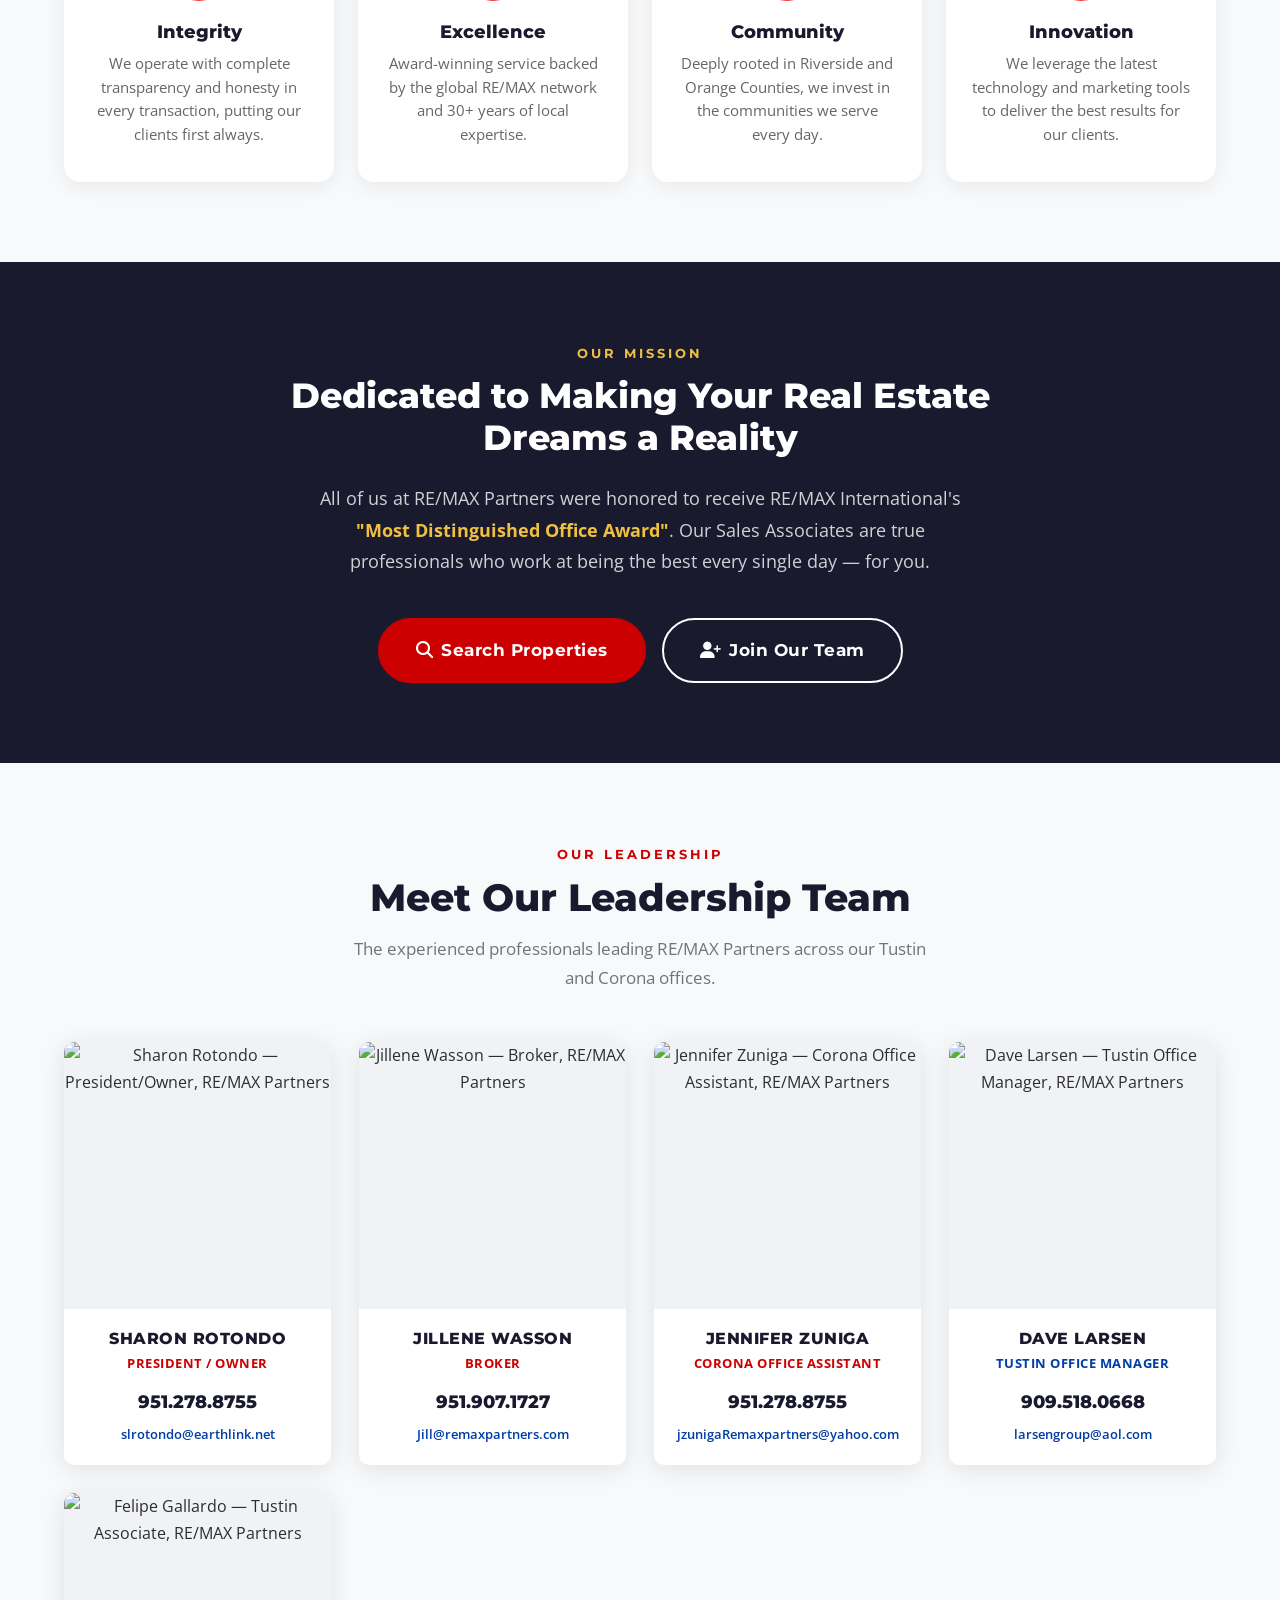
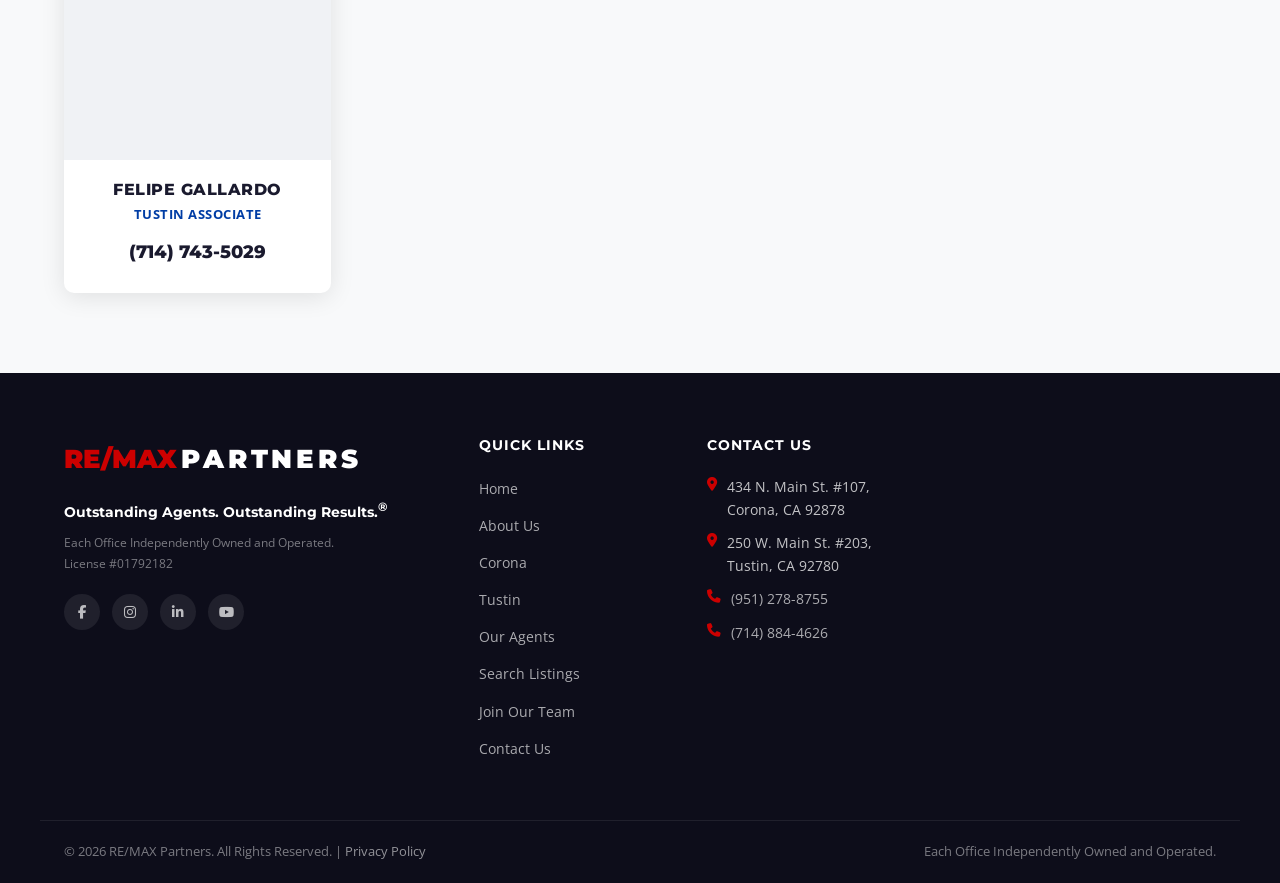
==== commit 7e948765: "Add Felipe Gallardo photo via CDN URL on all 4 pages" ====
--- a/about.html
+++ b/about.html
@@ -239,6 +239,7 @@
           <li><a href="tustin.html">Tustin</a></li>
           <li><a href="agents.html">Our Agents</a></li>
           <li><a href="https://www.remax.com/usa/en/residential/office/corona/remax-partners-100422450" target="_blank">Search Listings</a></li>
+          
           <li><a href="join.html">Join Our Team</a></li>
           <li><a href="contact.html" class="nav-cta">Contact Us</a></li>
         </ul>
@@ -342,7 +343,7 @@
         <!-- Sharon Rotondo -->
         <div style="background:#fff;border-radius:10px;overflow:hidden;box-shadow:0 4px 24px rgba(0,0,0,.10);text-align:center;transition:transform .35s,box-shadow .35s" onmouseover="this.style.transform='translateY(-6px)';this.style.boxShadow='0 8px 40px rgba(0,0,0,.16)'" onmouseout="this.style.transform='';this.style.boxShadow='0 4px 24px rgba(0,0,0,.10)'">
           <div style="width:100%;aspect-ratio:1;overflow:hidden;background:#f0f2f5">
-            <img src="https://files.manuscdn.com/user_upload_by_module/session_file/310519663764764758/IUqiWHvXmVaCJcha.jpg" alt="Sharon Rotondo — President/Owner, RE/MAX Partners" style="width:100%;height:100%;object-fit:cover;object-position:top" />
+            <img src="https://files.manuscdn.com/user_upload_by_module/session_file/310519663764764758/xcuTdmyTCBctUvWO.jpg" alt="Sharon Rotondo — President/Owner, RE/MAX Partners" style="width:100%;height:100%;object-fit:cover;object-position:top" />
           </div>
           <div style="padding:20px 16px">
             <h4 style="font-family:'Montserrat',sans-serif;font-size:1rem;font-weight:800;color:#1a1a2e;margin-bottom:4px;text-transform:uppercase;letter-spacing:.5px">Sharon Rotondo</h4>
@@ -355,7 +356,7 @@
         <!-- Jillene Wasson -->
         <div style="background:#fff;border-radius:10px;overflow:hidden;box-shadow:0 4px 24px rgba(0,0,0,.10);text-align:center;transition:transform .35s,box-shadow .35s" onmouseover="this.style.transform='translateY(-6px)';this.style.boxShadow='0 8px 40px rgba(0,0,0,.16)'" onmouseout="this.style.transform='';this.style.boxShadow='0 4px 24px rgba(0,0,0,.10)'">
           <div style="width:100%;aspect-ratio:1;overflow:hidden;background:#f0f2f5">
-            <img src="https://files.manuscdn.com/user_upload_by_module/session_file/310519663764764758/IHRNiBAPlpLFhodM.jpg" alt="Jillene Wasson — Broker, RE/MAX Partners" style="width:100%;height:100%;object-fit:cover;object-position:top" />
+            <img src="https://files.manuscdn.com/user_upload_by_module/session_file/310519663764764758/IfAssofOhXLdGLof.jpg" alt="Jillene Wasson — Broker, RE/MAX Partners" style="width:100%;height:100%;object-fit:cover;object-position:top" />
           </div>
           <div style="padding:20px 16px">
             <h4 style="font-family:'Montserrat',sans-serif;font-size:1rem;font-weight:800;color:#1a1a2e;margin-bottom:4px;text-transform:uppercase;letter-spacing:.5px">Jillene Wasson</h4>
@@ -368,7 +369,7 @@
         <!-- Jennifer Zuniga -->
         <div style="background:#fff;border-radius:10px;overflow:hidden;box-shadow:0 4px 24px rgba(0,0,0,.10);text-align:center;transition:transform .35s,box-shadow .35s" onmouseover="this.style.transform='translateY(-6px)';this.style.boxShadow='0 8px 40px rgba(0,0,0,.16)'" onmouseout="this.style.transform='';this.style.boxShadow='0 4px 24px rgba(0,0,0,.10)'">
           <div style="width:100%;aspect-ratio:1;overflow:hidden;background:#f0f2f5">
-            <img src="https://files.manuscdn.com/user_upload_by_module/session_file/310519663764764758/TKZSudLBdbTPcLyT.jpg" alt="Jennifer Zuniga — Corona Office Assistant, RE/MAX Partners" style="width:100%;height:100%;object-fit:cover;object-position:top" />
+            <img src="https://files.manuscdn.com/user_upload_by_module/session_file/310519663764764758/TawbKxMNLtkhWUss.jpg" alt="Jennifer Zuniga — Corona Office Assistant, RE/MAX Partners" style="width:100%;height:100%;object-fit:cover;object-position:top" />
           </div>
           <div style="padding:20px 16px">
             <h4 style="font-family:'Montserrat',sans-serif;font-size:1rem;font-weight:800;color:#1a1a2e;margin-bottom:4px;text-transform:uppercase;letter-spacing:.5px">Jennifer Zuniga</h4>
@@ -381,13 +382,24 @@
         <!-- Dave Larsen -->
         <div style="background:#fff;border-radius:10px;overflow:hidden;box-shadow:0 4px 24px rgba(0,0,0,.10);text-align:center;transition:transform .35s,box-shadow .35s" onmouseover="this.style.transform='translateY(-6px)';this.style.boxShadow='0 8px 40px rgba(0,0,0,.16)'" onmouseout="this.style.transform='';this.style.boxShadow='0 4px 24px rgba(0,0,0,.10)'">
           <div style="width:100%;aspect-ratio:1;overflow:hidden;background:#f0f2f5">
-            <img src="https://files.manuscdn.com/user_upload_by_module/session_file/310519663764764758/MlcpZvAsngYexEuf.jpg" alt="Dave Larsen — Tustin Office Manager, RE/MAX Partners" style="width:100%;height:100%;object-fit:cover;object-position:top" />
+            <img src="https://files.manuscdn.com/user_upload_by_module/session_file/310519663764764758/NLLqLJIofaFygFtv.jpg" alt="Dave Larsen — Tustin Office Manager, RE/MAX Partners" style="width:100%;height:100%;object-fit:cover;object-position:center top" />
           </div>
           <div style="padding:20px 16px">
             <h4 style="font-family:'Montserrat',sans-serif;font-size:1rem;font-weight:800;color:#1a1a2e;margin-bottom:4px;text-transform:uppercase;letter-spacing:.5px">Dave Larsen</h4>
             <p style="font-size:.82rem;color:#003da5;font-weight:700;text-transform:uppercase;letter-spacing:.5px;margin-bottom:12px">Tustin Office Manager</p>
             <a href="tel:9095180668" style="display:block;font-family:'Montserrat',sans-serif;font-size:1.1rem;font-weight:800;color:#1a1a2e;margin-bottom:6px;text-decoration:none">909.518.0668</a>
             <a href="mailto:larsengroup@aol.com" style="display:block;font-size:.82rem;color:#003da5;font-weight:600;text-decoration:none">larsengroup@aol.com</a>
+          </div>
+        </div>
+        <!-- Felipe Gallardo -->
+        <div style="background:#fff;border-radius:10px;overflow:hidden;box-shadow:0 4px 24px rgba(0,0,0,.10);text-align:center;transition:transform .35s,box-shadow .35s" onmouseover="this.style.transform='translateY(-6px)';this.style.boxShadow='0 8px 40px rgba(0,0,0,.16)'" onmouseout="this.style.transform='';this.style.boxShadow='0 4px 24px rgba(0,0,0,.10)'">
+          <div style="width:100%;aspect-ratio:1;overflow:hidden;background:#f0f2f5">
+            <img src="https://files.manuscdn.com/user_upload_by_module/session_file/310519663764764758/bhVfcyYMpAaegGfq.jpg" alt="Felipe Gallardo — Tustin Associate, RE/MAX Partners" style="width:100%;height:100%;object-fit:cover;object-position:center top" />
+          </div>
+          <div style="padding:20px 16px">
+            <h4 style="font-family:'Montserrat',sans-serif;font-size:1rem;font-weight:800;color:#1a1a2e;margin-bottom:4px;text-transform:uppercase;letter-spacing:.5px">Felipe Gallardo</h4>
+            <p style="font-size:.82rem;color:#003da5;font-weight:700;text-transform:uppercase;letter-spacing:.5px;margin-bottom:12px">Tustin Associate</p>
+            <a href="tel:7147435029" style="display:block;font-family:'Montserrat',sans-serif;font-size:1.1rem;font-weight:800;color:#1a1a2e;margin-bottom:6px;text-decoration:none">(714) 743-5029</a>
           </div>
         </div>
 
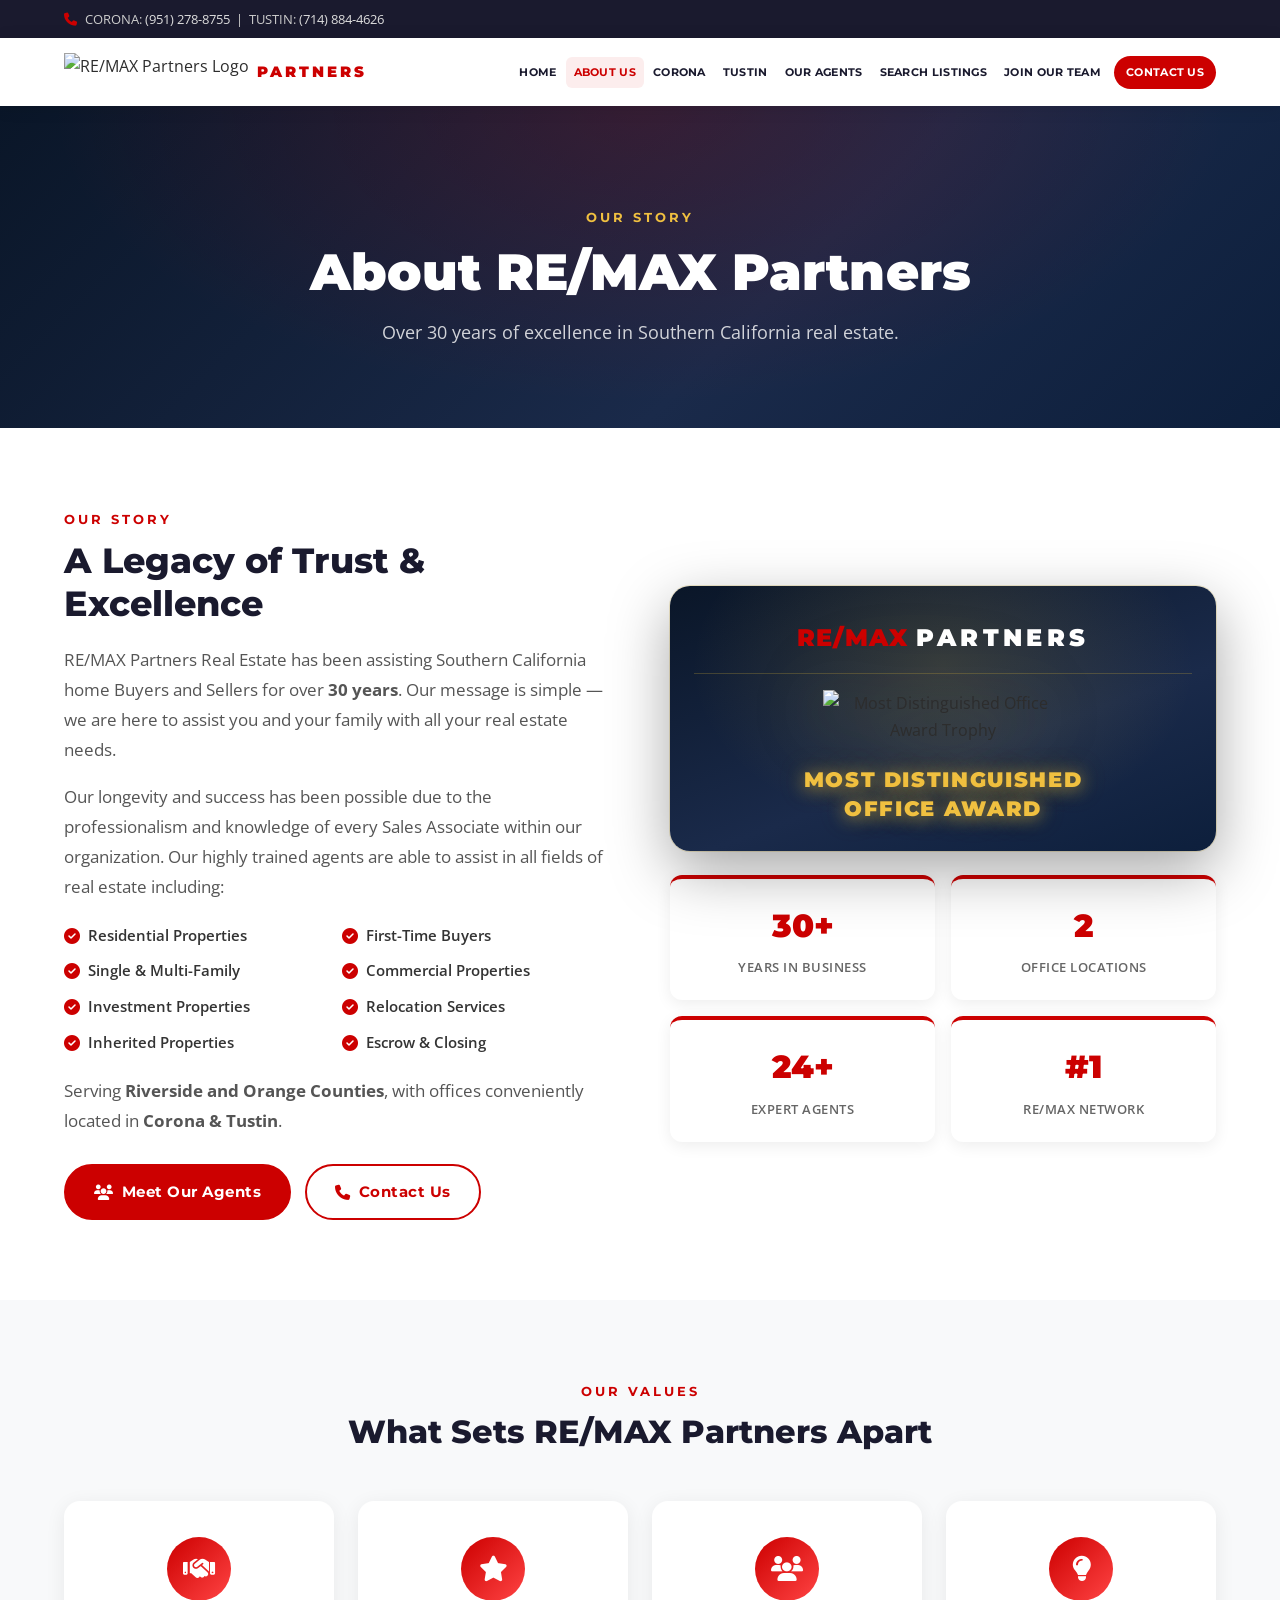
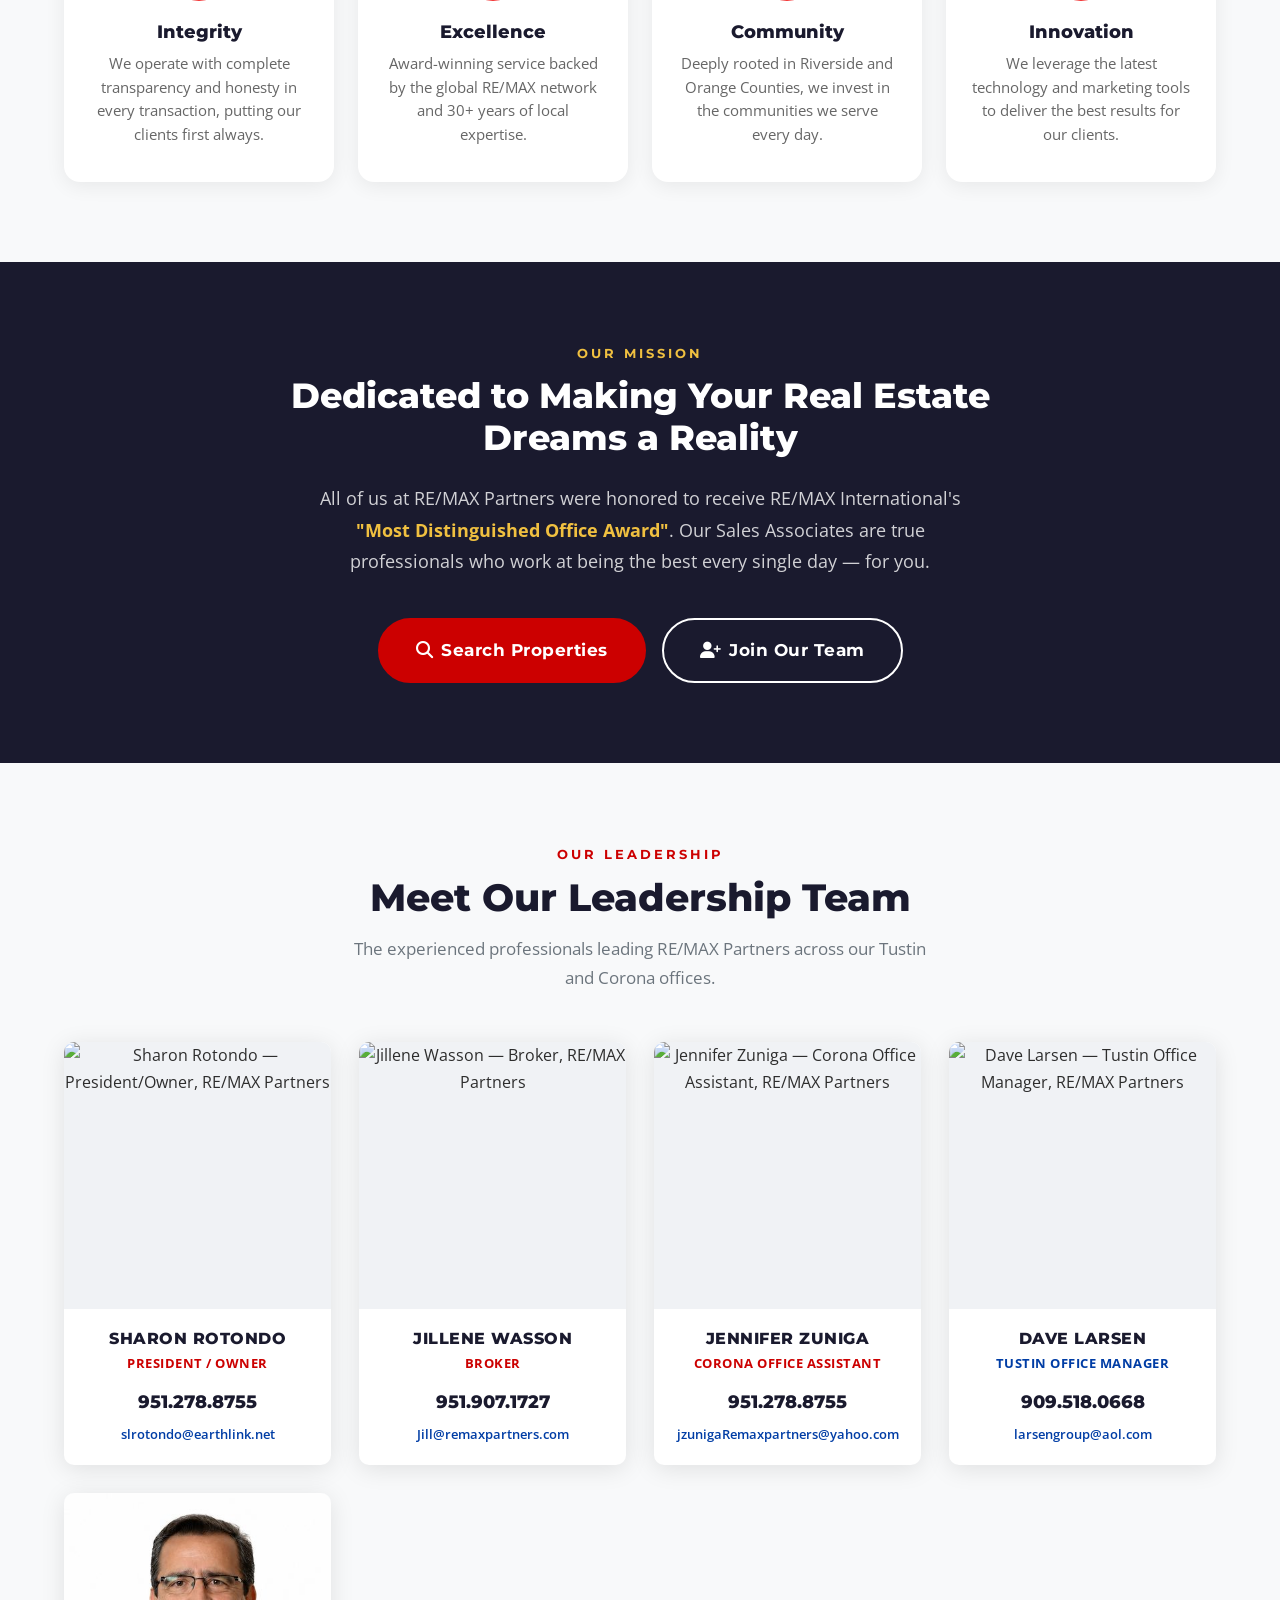
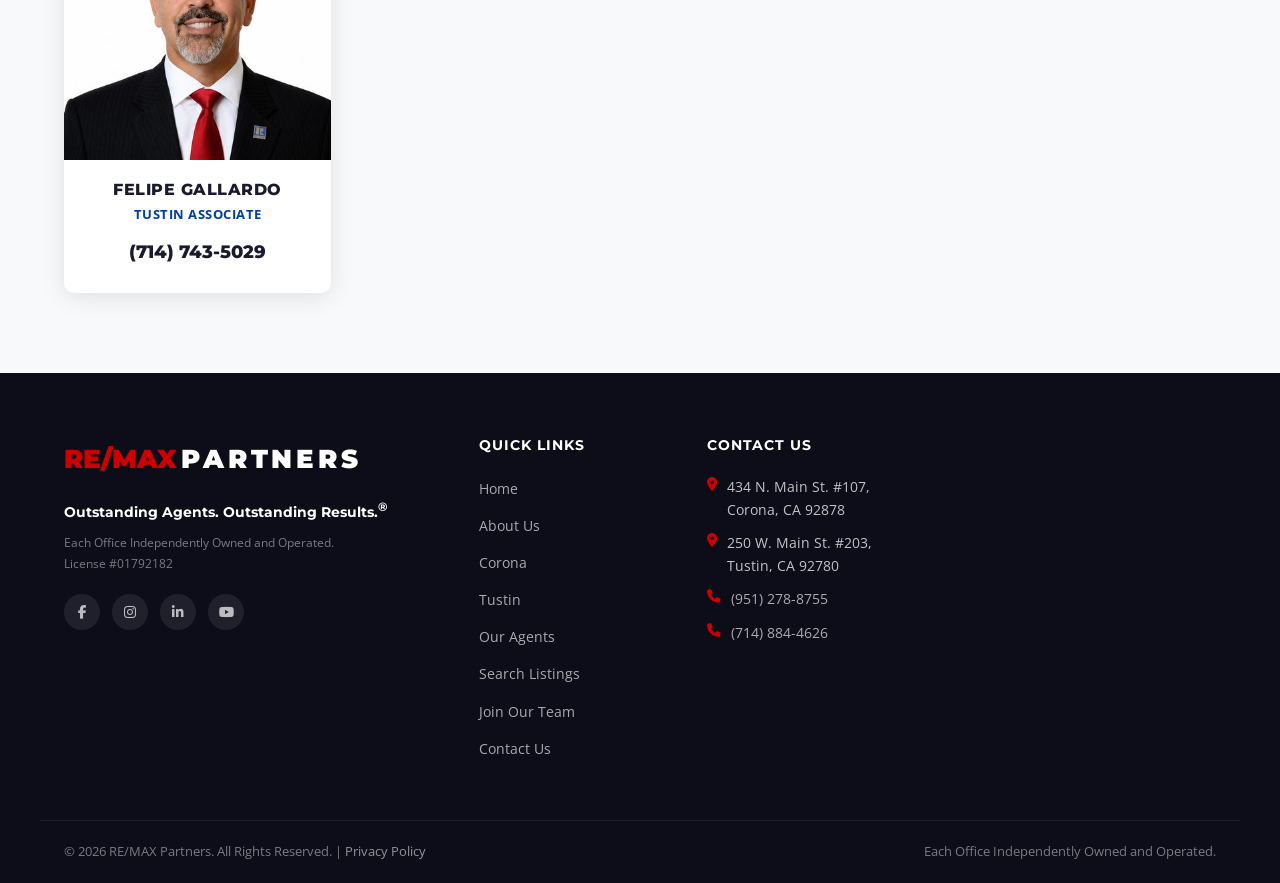
==== commit e130ce79: "Add Felipe Gallardo photo as same-origin image, update all 4 pages" ====
--- a/about.html
+++ b/about.html
@@ -394,7 +394,7 @@
         <!-- Felipe Gallardo -->
         <div style="background:#fff;border-radius:10px;overflow:hidden;box-shadow:0 4px 24px rgba(0,0,0,.10);text-align:center;transition:transform .35s,box-shadow .35s" onmouseover="this.style.transform='translateY(-6px)';this.style.boxShadow='0 8px 40px rgba(0,0,0,.16)'" onmouseout="this.style.transform='';this.style.boxShadow='0 4px 24px rgba(0,0,0,.10)'">
           <div style="width:100%;aspect-ratio:1;overflow:hidden;background:#f0f2f5">
-            <img src="https://files.manuscdn.com/user_upload_by_module/session_file/310519663764764758/bhVfcyYMpAaegGfq.jpg" alt="Felipe Gallardo — Tustin Associate, RE/MAX Partners" style="width:100%;height:100%;object-fit:cover;object-position:center top" />
+            <img src="images/felipe-gallardo.jpg" alt="Felipe Gallardo — Tustin Associate, RE/MAX Partners" style="width:100%;height:100%;object-fit:cover;object-position:center top" />
           </div>
           <div style="padding:20px 16px">
             <h4 style="font-family:'Montserrat',sans-serif;font-size:1rem;font-weight:800;color:#1a1a2e;margin-bottom:4px;text-transform:uppercase;letter-spacing:.5px">Felipe Gallardo</h4>
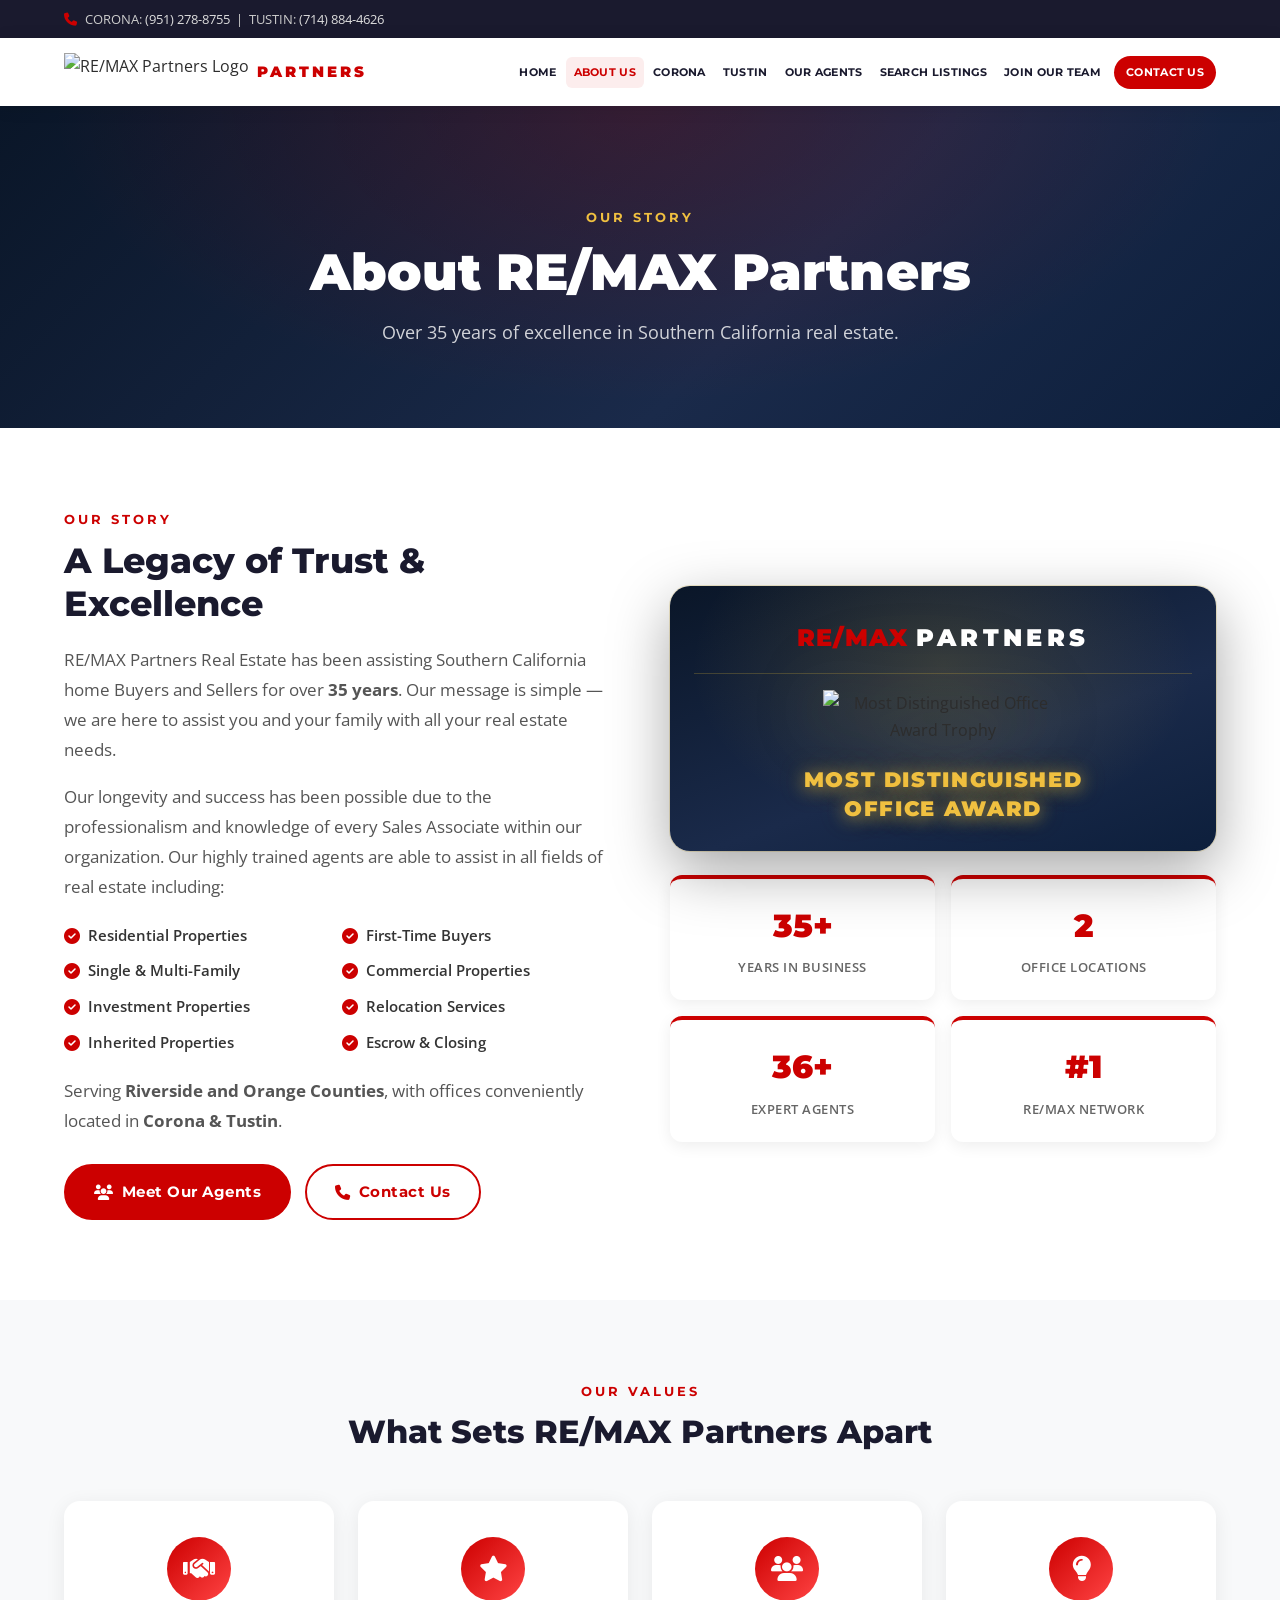
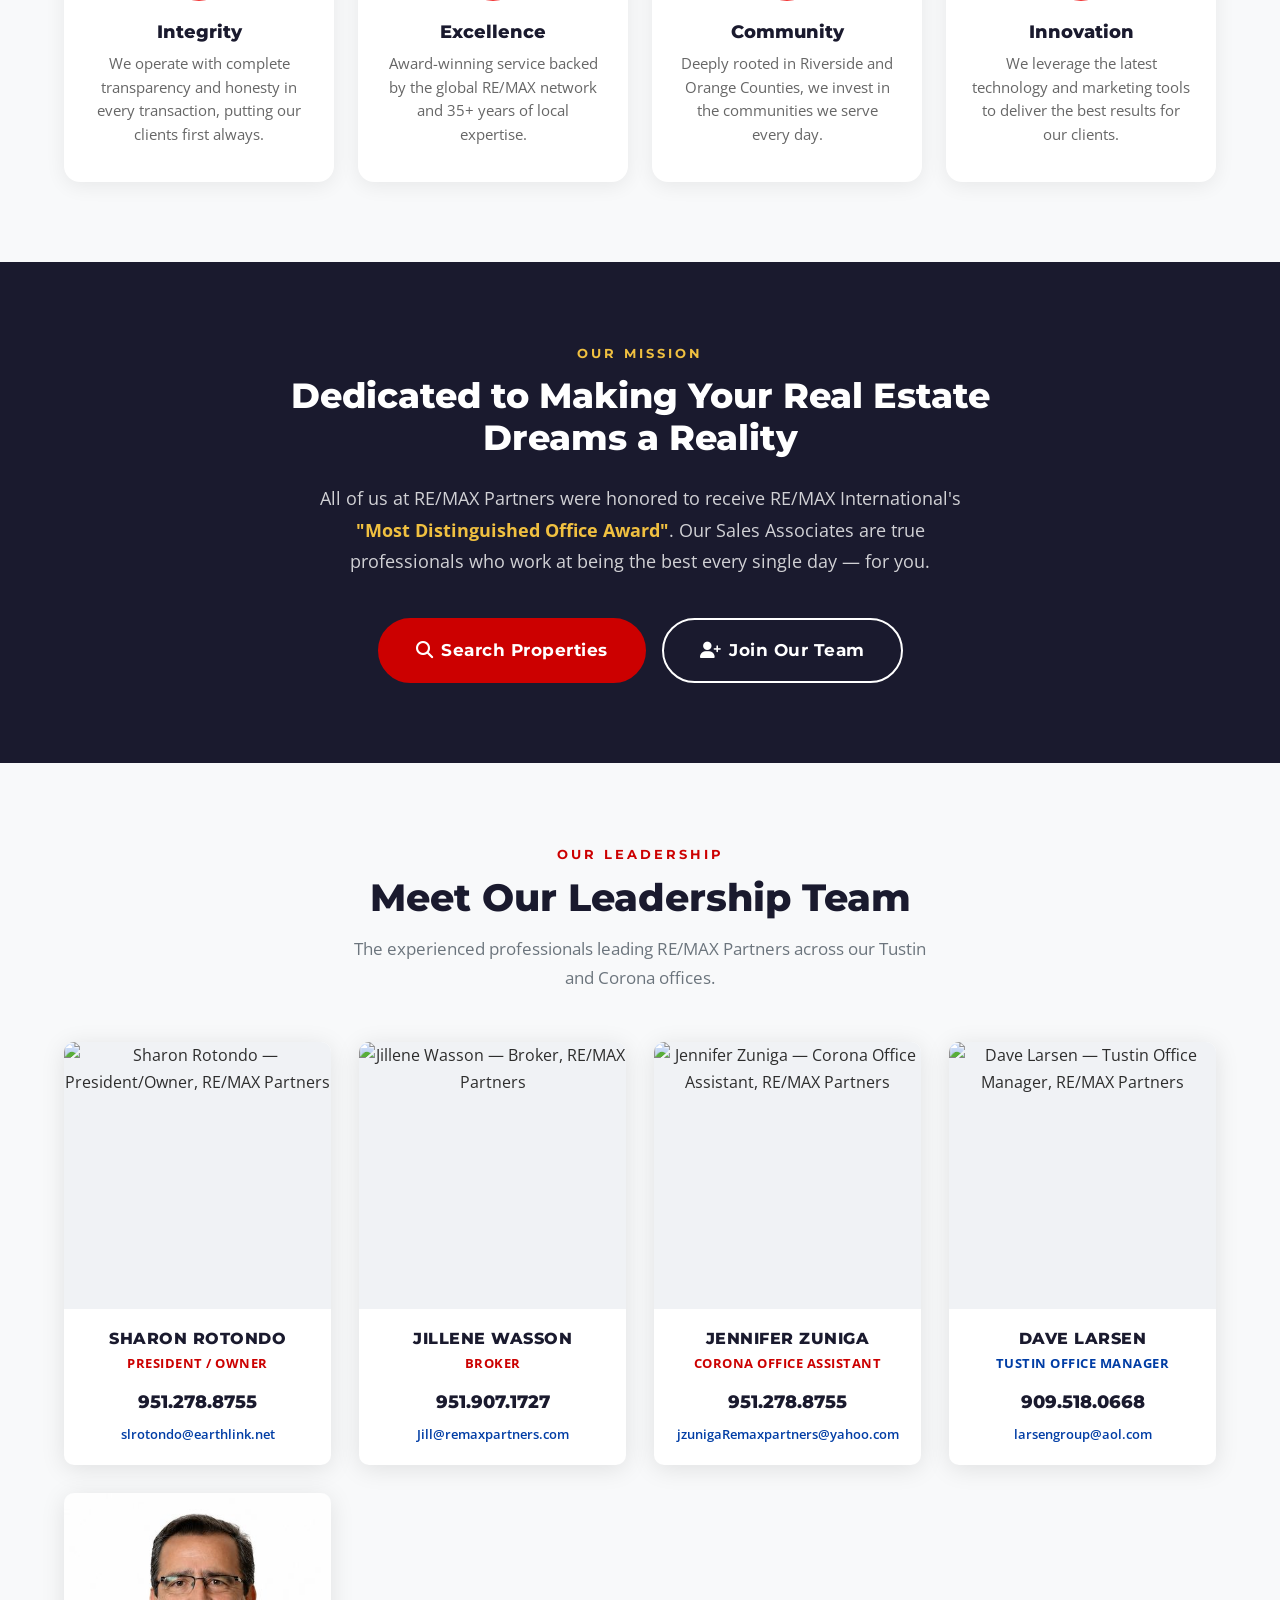
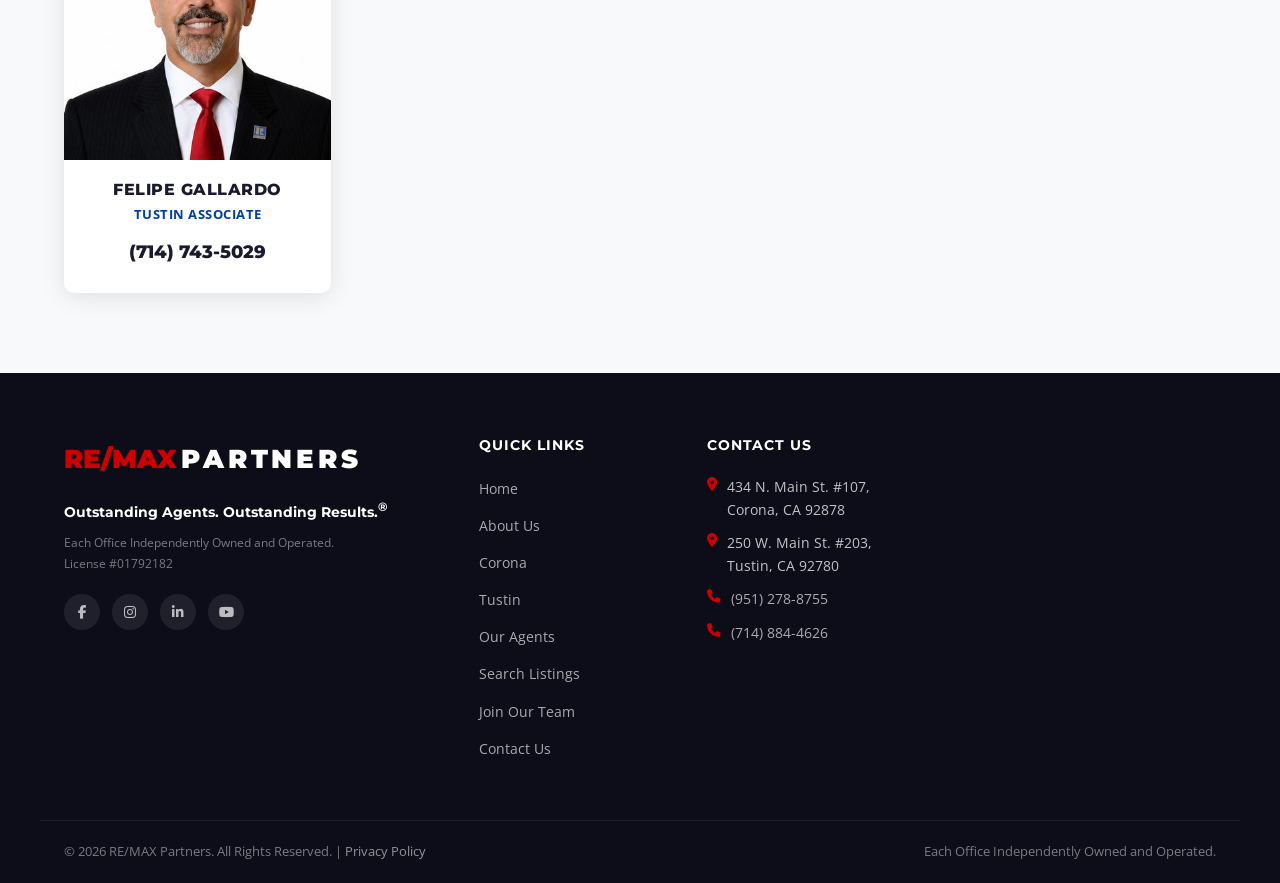
==== commit 7f355f99: "Update stats: 35+ Years in Business, 36+ Expert Agents across all pages" ====
--- a/about.html
+++ b/about.html
@@ -10,14 +10,14 @@
   <!-- Open Graph -->
   <meta property="og:type" content="website" />
   <meta property="og:title" content="About RE/MAX Partners | Award-Winning Realtors in Tustin & Corona CA" />
-  <meta property="og:description" content="Award-winning RE/MAX brokerage with offices in Tustin and Corona, CA. Over 30 years serving Orange County and Riverside County buyers and sellers." />
+  <meta property="og:description" content="Award-winning RE/MAX brokerage with offices in Tustin and Corona, CA. Over 35 years serving Orange County and Riverside County buyers and sellers." />
   <meta property="og:url" content="https://www.remaxpartners.com/about.html" />
   <meta property="og:site_name" content="RE/MAX Partners" />
   <meta property="og:image" content="https://files.manuscdn.com/user_upload_by_module/session_file/310519663764764758/erXUjFsIWqmooNMz.png" />
   <!-- Twitter Card -->
   <meta name="twitter:card" content="summary_large_image" />
   <meta name="twitter:title" content="About RE/MAX Partners | Award-Winning Realtors in Tustin & Corona CA" />
-  <meta name="twitter:description" content="Award-winning RE/MAX brokerage with offices in Tustin and Corona, CA. Over 30 years serving Orange County and Riverside County buyers and sellers." />
+  <meta name="twitter:description" content="Award-winning RE/MAX brokerage with offices in Tustin and Corona, CA. Over 35 years serving Orange County and Riverside County buyers and sellers." />
   <link rel="preconnect" href="https://fonts.googleapis.com" />
   <link rel="preconnect" href="https://fonts.gstatic.com" crossorigin />
   <link href="https://fonts.googleapis.com/css2?family=Montserrat:wght@400;600;700;800;900&family=Open+Sans:wght@400;600&display=swap" rel="stylesheet" />
@@ -253,7 +253,7 @@
     <div class="container page-hero-content">
       <span class="section-eyebrow" style="color:#f0c040;display:block;margin-bottom:12px">Our Story</span>
       <h1>About RE/MAX Partners</h1>
-      <p>Over 30 years of excellence in Southern California real estate.</p>
+      <p>Over 35 years of excellence in Southern California real estate.</p>
     </div>
   </section>
 
@@ -263,7 +263,7 @@
       <div class="about-story-text">
         <span class="section-eyebrow">Our Story</span>
         <h2>A Legacy of Trust &amp; Excellence</h2>
-        <p>RE/MAX Partners Real Estate has been assisting Southern California home Buyers and Sellers for over <strong>30 years</strong>. Our message is simple — we are here to assist you and your family with all your real estate needs.</p>
+        <p>RE/MAX Partners Real Estate has been assisting Southern California home Buyers and Sellers for over <strong>35 years</strong>. Our message is simple — we are here to assist you and your family with all your real estate needs.</p>
         <p>Our longevity and success has been possible due to the professionalism and knowledge of every Sales Associate within our organization. Our highly trained agents are able to assist in all fields of real estate including:</p>
         <ul class="about-services-list">
           <li><i class="fas fa-check-circle"></i> Residential Properties</li>
@@ -291,9 +291,9 @@
           <div class="award-trophy-title">Most Distinguished<br>Office Award</div>
         </div>
         <div class="award-stats-row">
-          <div class="award-stat-box"><span class="stat-num">30+</span><span class="stat-label">Years in Business</span></div>
+          <div class="award-stat-box"><span class="stat-num">35+</span><span class="stat-label">Years in Business</span></div>
           <div class="award-stat-box"><span class="stat-num">2</span><span class="stat-label">Office Locations</span></div>
-          <div class="award-stat-box"><span class="stat-num">24+</span><span class="stat-label">Expert Agents</span></div>
+          <div class="award-stat-box"><span class="stat-num">36+</span><span class="stat-label">Expert Agents</span></div>
           <div class="award-stat-box"><span class="stat-num">#1</span><span class="stat-label">RE/MAX Network</span></div>
         </div>
       </div>
@@ -309,7 +309,7 @@
       </div>
       <div class="values-grid-4">
         <div class="value-card-v2"><div class="value-icon-circle"><i class="fas fa-handshake"></i></div><h3>Integrity</h3><p>We operate with complete transparency and honesty in every transaction, putting our clients first always.</p></div>
-        <div class="value-card-v2"><div class="value-icon-circle"><i class="fas fa-star"></i></div><h3>Excellence</h3><p>Award-winning service backed by the global RE/MAX network and 30+ years of local expertise.</p></div>
+        <div class="value-card-v2"><div class="value-icon-circle"><i class="fas fa-star"></i></div><h3>Excellence</h3><p>Award-winning service backed by the global RE/MAX network and 35+ years of local expertise.</p></div>
         <div class="value-card-v2"><div class="value-icon-circle"><i class="fas fa-users"></i></div><h3>Community</h3><p>Deeply rooted in Riverside and Orange Counties, we invest in the communities we serve every day.</p></div>
         <div class="value-card-v2"><div class="value-icon-circle"><i class="fas fa-lightbulb"></i></div><h3>Innovation</h3><p>We leverage the latest technology and marketing tools to deliver the best results for our clients.</p></div>
       </div>
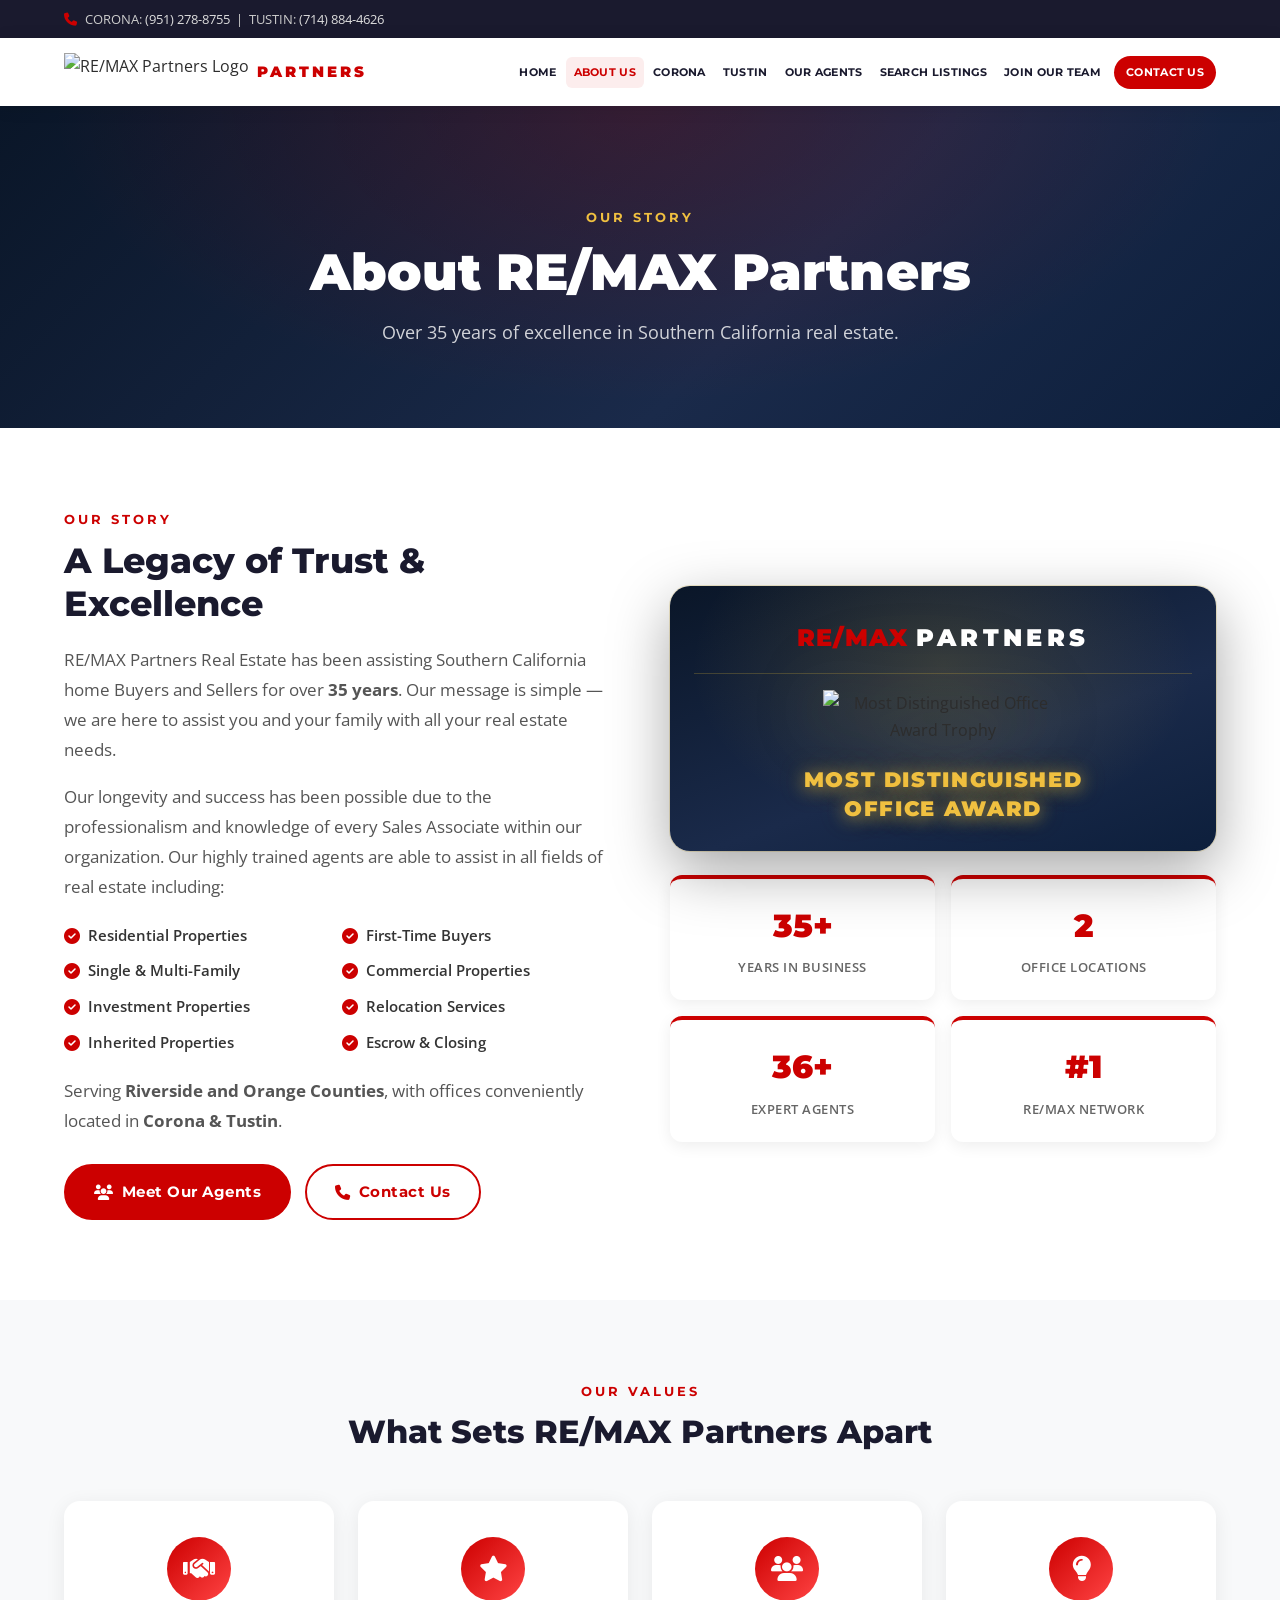
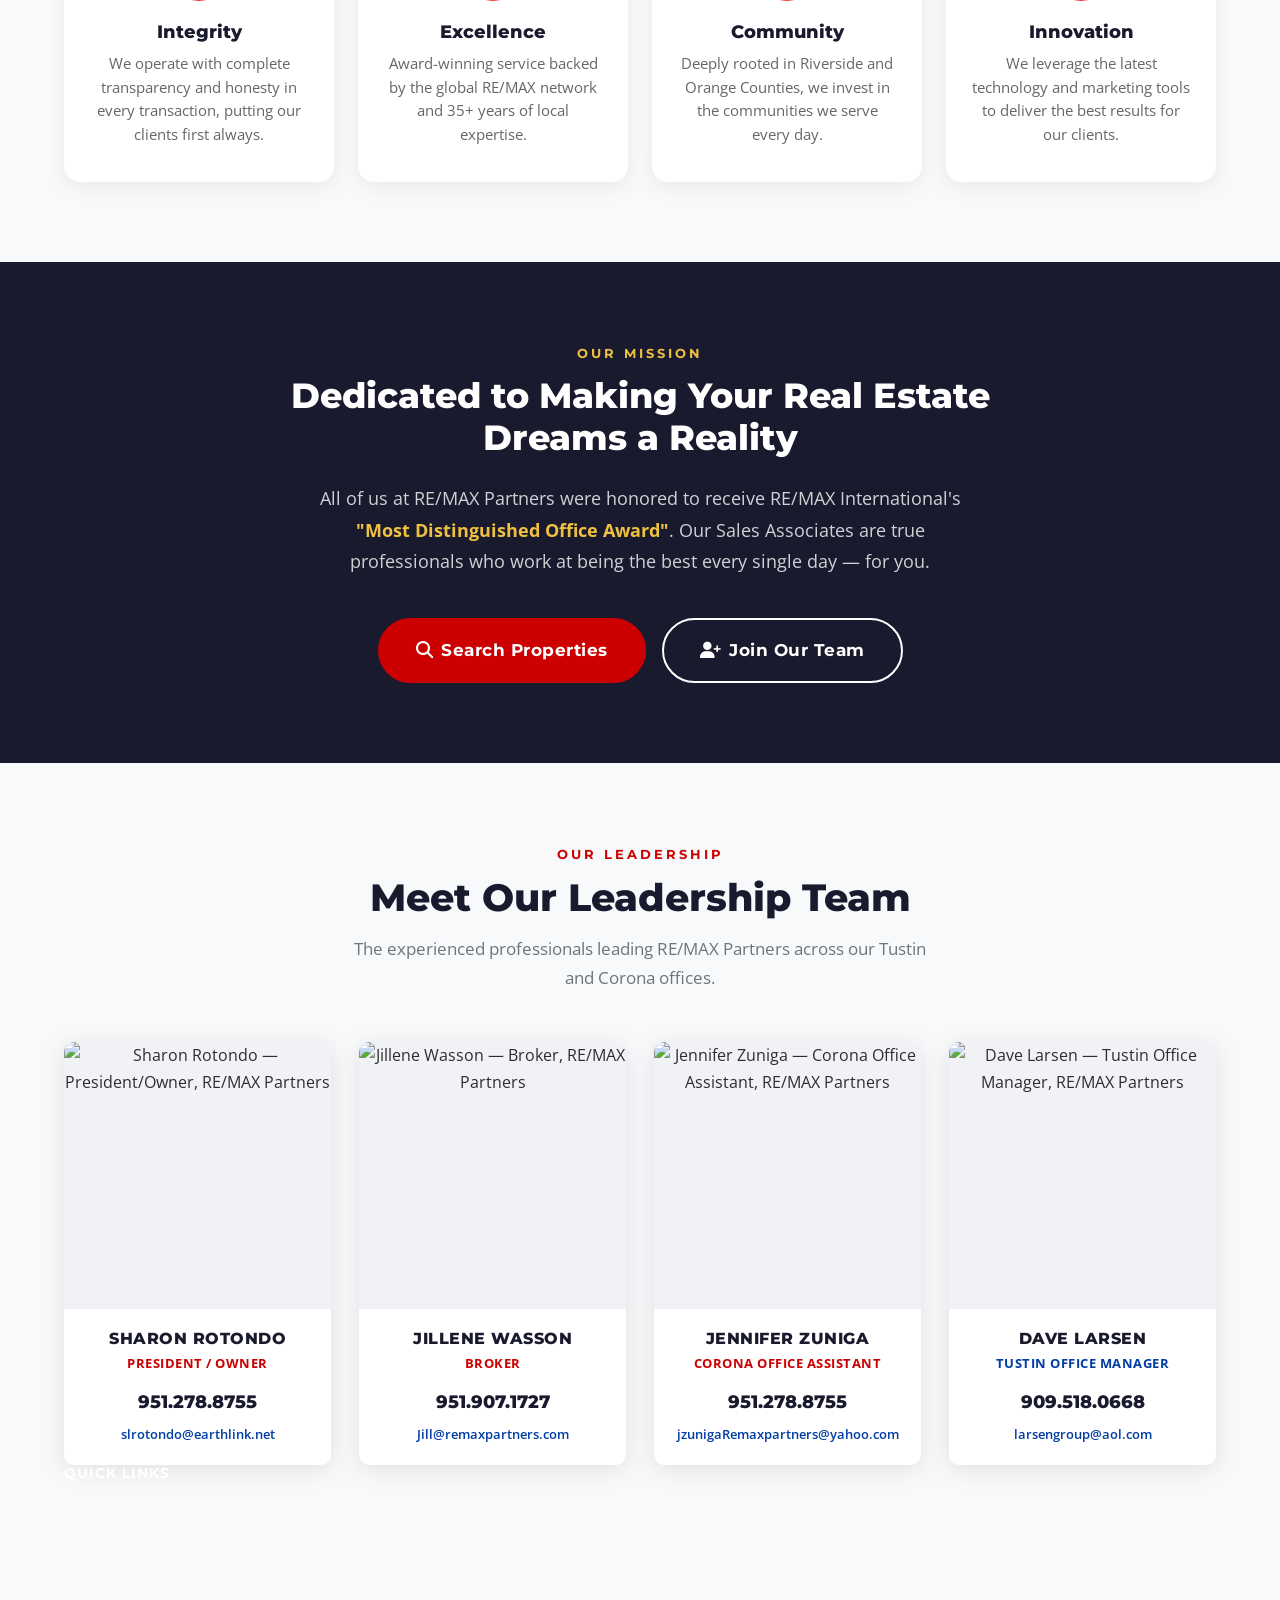
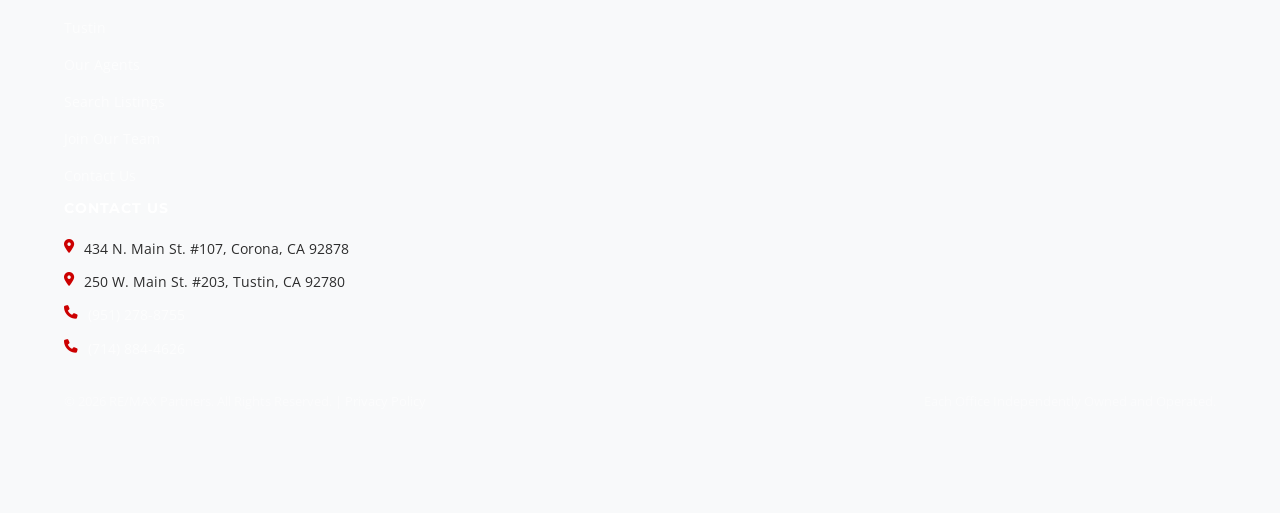
==== commit 43597b23: "Remove Felipe Gallardo from about.html leadership section" ====
--- a/about.html
+++ b/about.html
@@ -1,7 +1,7 @@
 <!DOCTYPE html>
 <html lang="en">
-<head>
-  <meta charset="UTF-8" />
+<head><meta charset="utf-8">
+  
   <meta name="viewport" content="width=device-width, initial-scale=1.0" />
   <title>About RE/MAX Partners | Award-Winning Realtors in Tustin & Corona CA</title>
   <meta name="description" content="Learn about RE/MAX Partners — an award-winning real estate brokerage with offices in Tustin and Corona, CA, serving Orange County and Inland Empire since 1992." />
@@ -391,36 +391,6 @@
             <a href="mailto:larsengroup@aol.com" style="display:block;font-size:.82rem;color:#003da5;font-weight:600;text-decoration:none">larsengroup@aol.com</a>
           </div>
         </div>
-        <!-- Felipe Gallardo -->
-        <div style="background:#fff;border-radius:10px;overflow:hidden;box-shadow:0 4px 24px rgba(0,0,0,.10);text-align:center;transition:transform .35s,box-shadow .35s" onmouseover="this.style.transform='translateY(-6px)';this.style.boxShadow='0 8px 40px rgba(0,0,0,.16)'" onmouseout="this.style.transform='';this.style.boxShadow='0 4px 24px rgba(0,0,0,.10)'">
-          <div style="width:100%;aspect-ratio:1;overflow:hidden;background:#f0f2f5">
-            <img src="images/felipe-gallardo.jpg" alt="Felipe Gallardo — Tustin Associate, RE/MAX Partners" style="width:100%;height:100%;object-fit:cover;object-position:center top" />
-          </div>
-          <div style="padding:20px 16px">
-            <h4 style="font-family:'Montserrat',sans-serif;font-size:1rem;font-weight:800;color:#1a1a2e;margin-bottom:4px;text-transform:uppercase;letter-spacing:.5px">Felipe Gallardo</h4>
-            <p style="font-size:.82rem;color:#003da5;font-weight:700;text-transform:uppercase;letter-spacing:.5px;margin-bottom:12px">Tustin Associate</p>
-            <a href="tel:7147435029" style="display:block;font-family:'Montserrat',sans-serif;font-size:1.1rem;font-weight:800;color:#1a1a2e;margin-bottom:6px;text-decoration:none">(714) 743-5029</a>
-          </div>
-        </div>
-
-      </div>
-      <!-- Mobile responsive override -->
-      <style>@media(max-width:768px){.leadership-grid{grid-template-columns:repeat(2,1fr)!important}@media(max-width:480px){.leadership-grid{grid-template-columns:1fr!important}}}</style>
-    </div>
-  </section>
-
-  <footer class="footer">
-    <div class="container footer-grid">
-      <div>
-        <div class="footer-brand-text"><span class="footer-brand-remax">RE/MAX</span> <span class="footer-brand-partners">PARTNERS</span></div>
-        <p class="footer-tagline">Outstanding Agents. Outstanding Results.<sup>®</sup></p>
-        <p class="footer-legal">Each Office Independently Owned and Operated.<br>License #01792182</p>
-        <div class="footer-social">
-          <a href="#" aria-label="Facebook"><i class="fab fa-facebook-f"></i></a>
-          <a href="#" aria-label="Instagram"><i class="fab fa-instagram"></i></a>
-          <a href="#" aria-label="LinkedIn"><i class="fab fa-linkedin-in"></i></a>
-          <a href="#" aria-label="YouTube"><i class="fab fa-youtube"></i></a>
-        </div>
       </div>
       <div class="footer-col">
         <h4>Quick Links</h4>
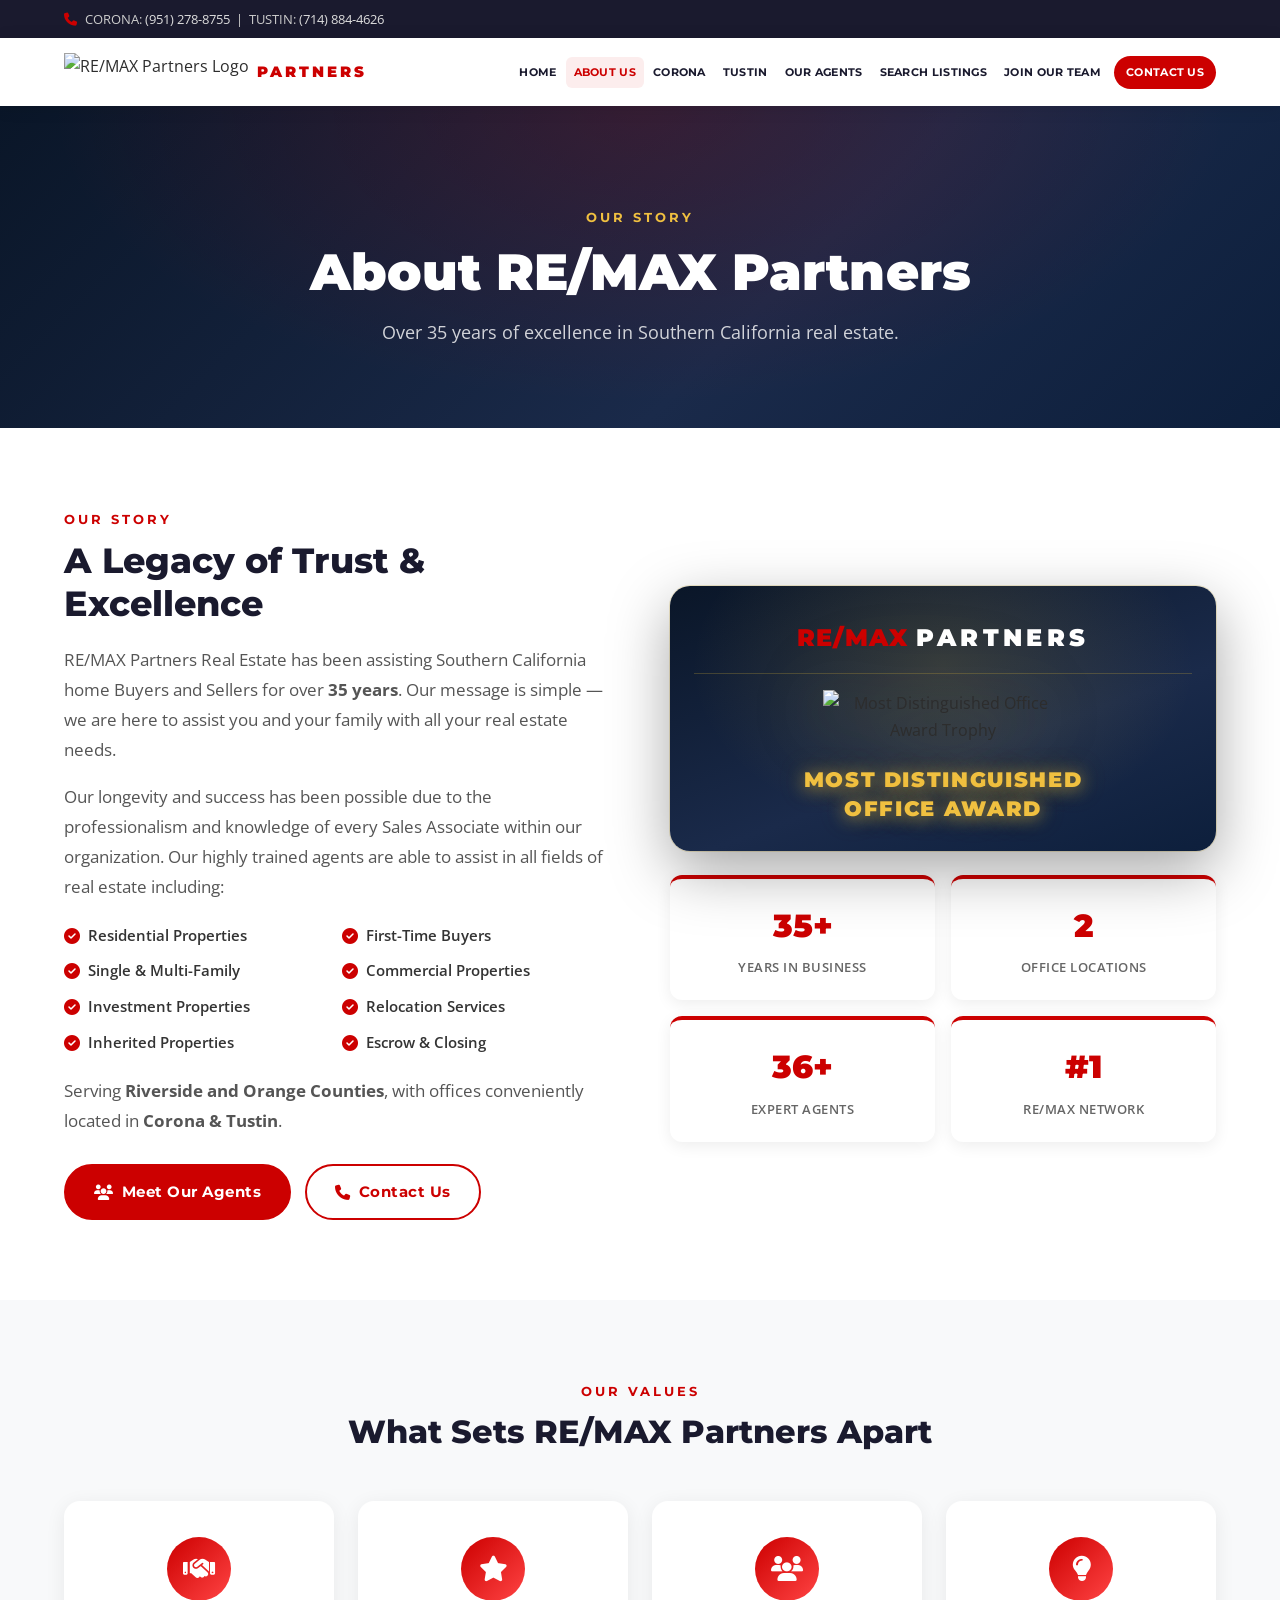
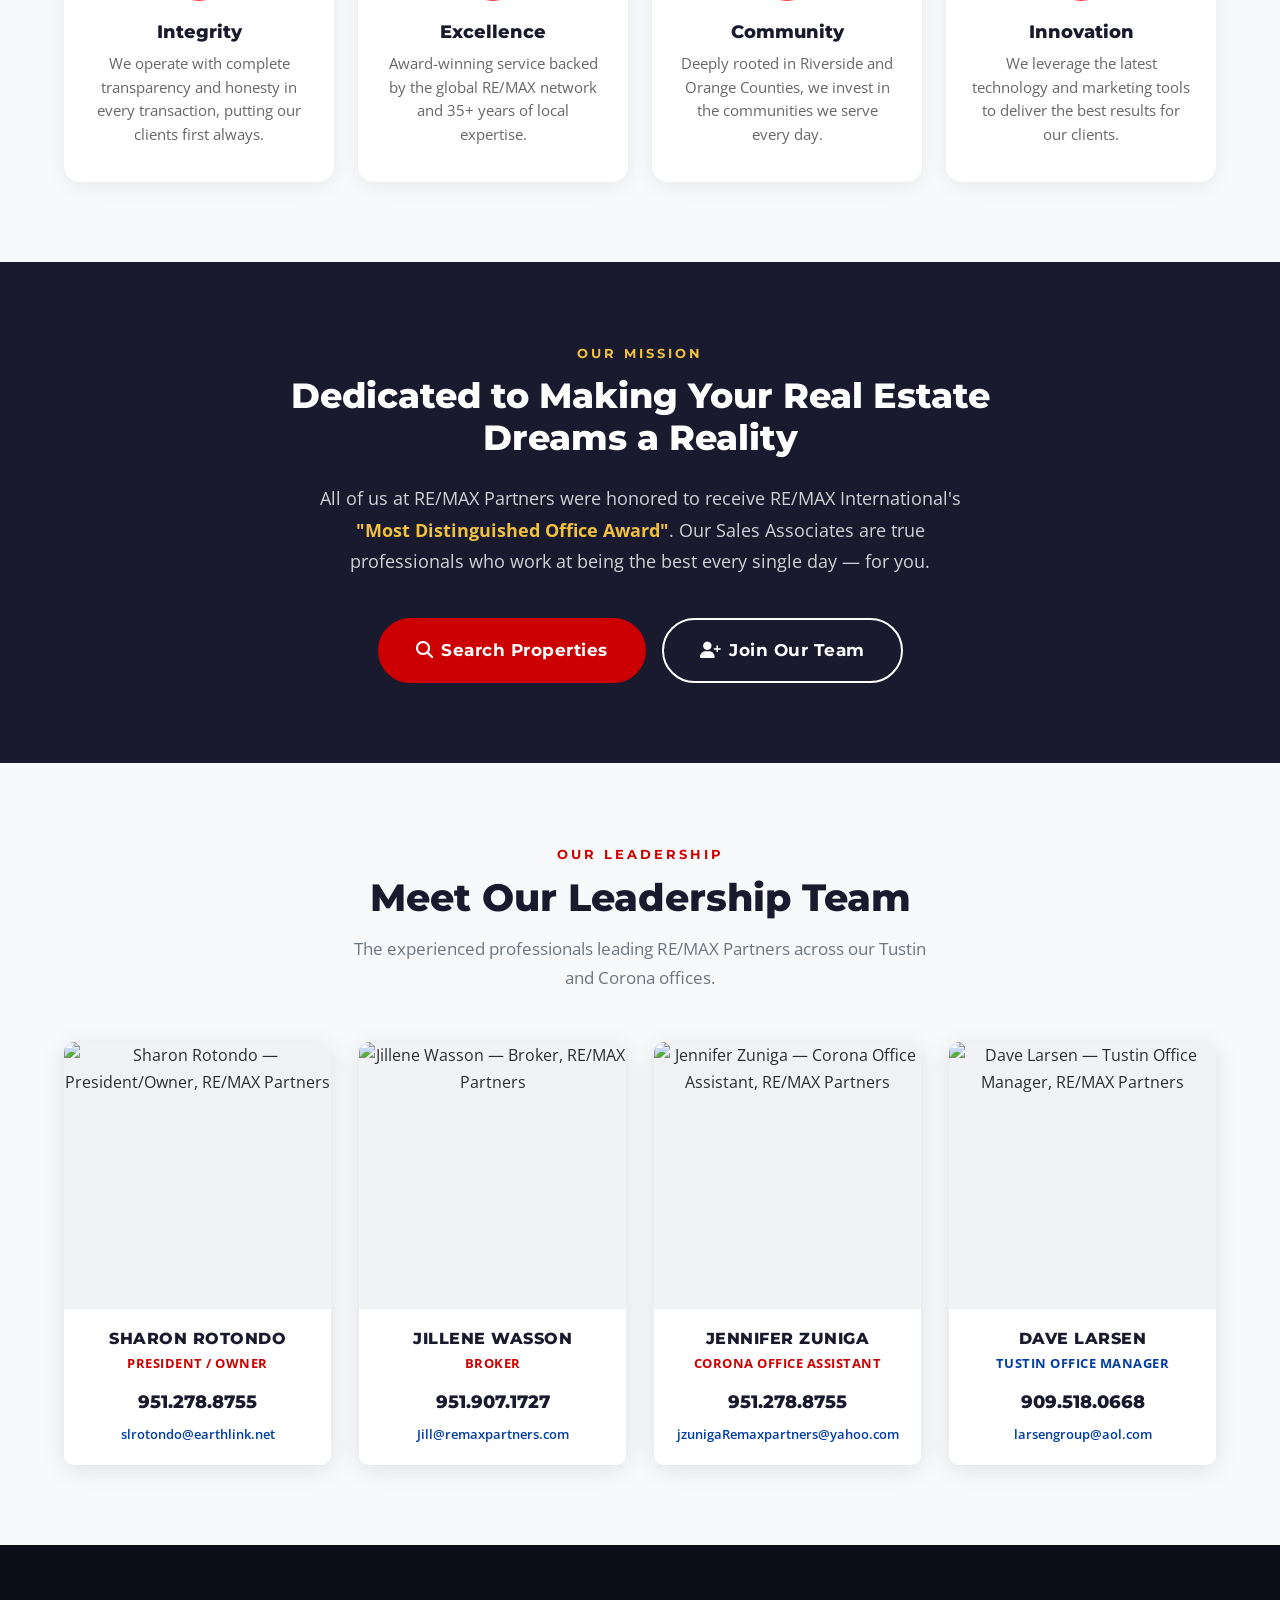
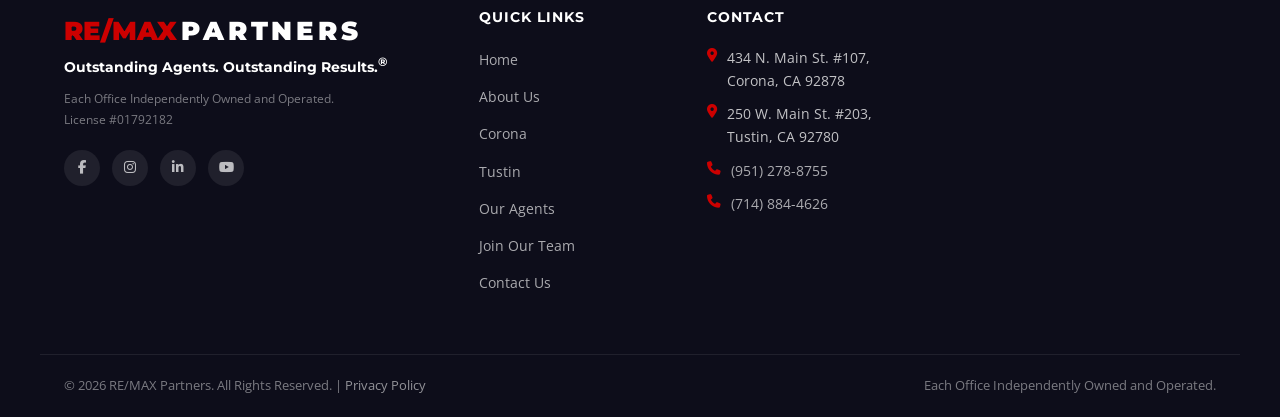
==== commit 42a4d6c8: "Fix about.html: restore proper footer with RE/MAX branding, remove Felipe from leadership" ====
--- a/about.html
+++ b/about.html
@@ -392,6 +392,22 @@
           </div>
         </div>
       </div>
+    </div>
+  </section>
+
+  <footer class="footer">
+    <div class="container footer-grid">
+      <div>
+        <div><span class="footer-brand-remax">RE/MAX</span> <span class="footer-brand-partners">PARTNERS</span></div>
+        <p class="footer-tagline">Outstanding Agents. Outstanding Results.<sup>&#174;</sup></p>
+        <p class="footer-legal">Each Office Independently Owned and Operated.<br>License #01792182</p>
+        <div class="footer-social">
+          <a href="#"><i class="fab fa-facebook-f"></i></a>
+          <a href="#"><i class="fab fa-instagram"></i></a>
+          <a href="#"><i class="fab fa-linkedin-in"></i></a>
+          <a href="#"><i class="fab fa-youtube"></i></a>
+        </div>
+      </div>
       <div class="footer-col">
         <h4>Quick Links</h4>
         <ul>
@@ -400,13 +416,12 @@
           <li><a href="corona.html">Corona</a></li>
           <li><a href="tustin.html">Tustin</a></li>
           <li><a href="agents.html">Our Agents</a></li>
-          <li><a href="https://www.remax.com/usa/en/residential/office/corona/remax-partners-100422450" target="_blank">Search Listings</a></li>
           <li><a href="join.html">Join Our Team</a></li>
           <li><a href="contact.html">Contact Us</a></li>
         </ul>
       </div>
       <div class="footer-col">
-        <h4>Contact Us</h4>
+        <h4>Contact</h4>
         <ul class="footer-contact">
           <li><i class="fas fa-map-marker-alt"></i> 434 N. Main St. #107, Corona, CA 92878</li>
           <li><i class="fas fa-map-marker-alt"></i> 250 W. Main St. #203, Tustin, CA 92780</li>
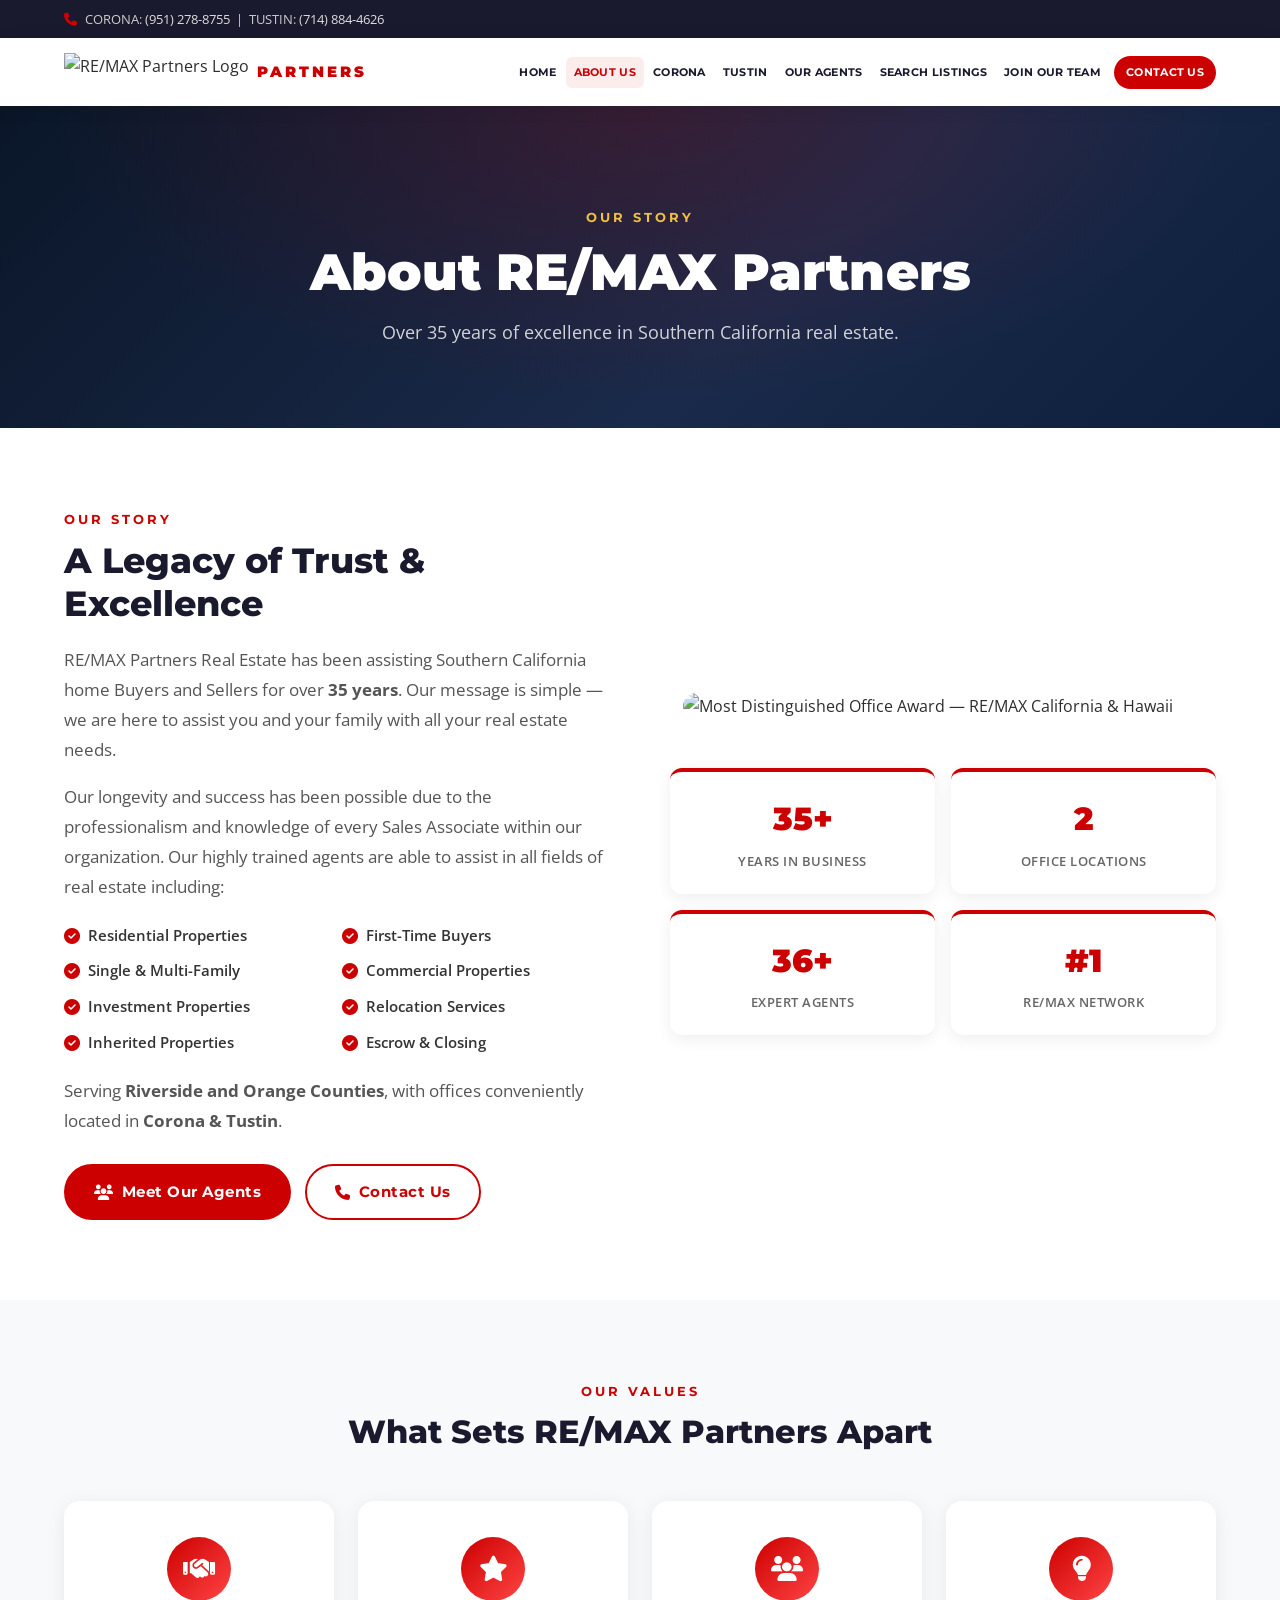
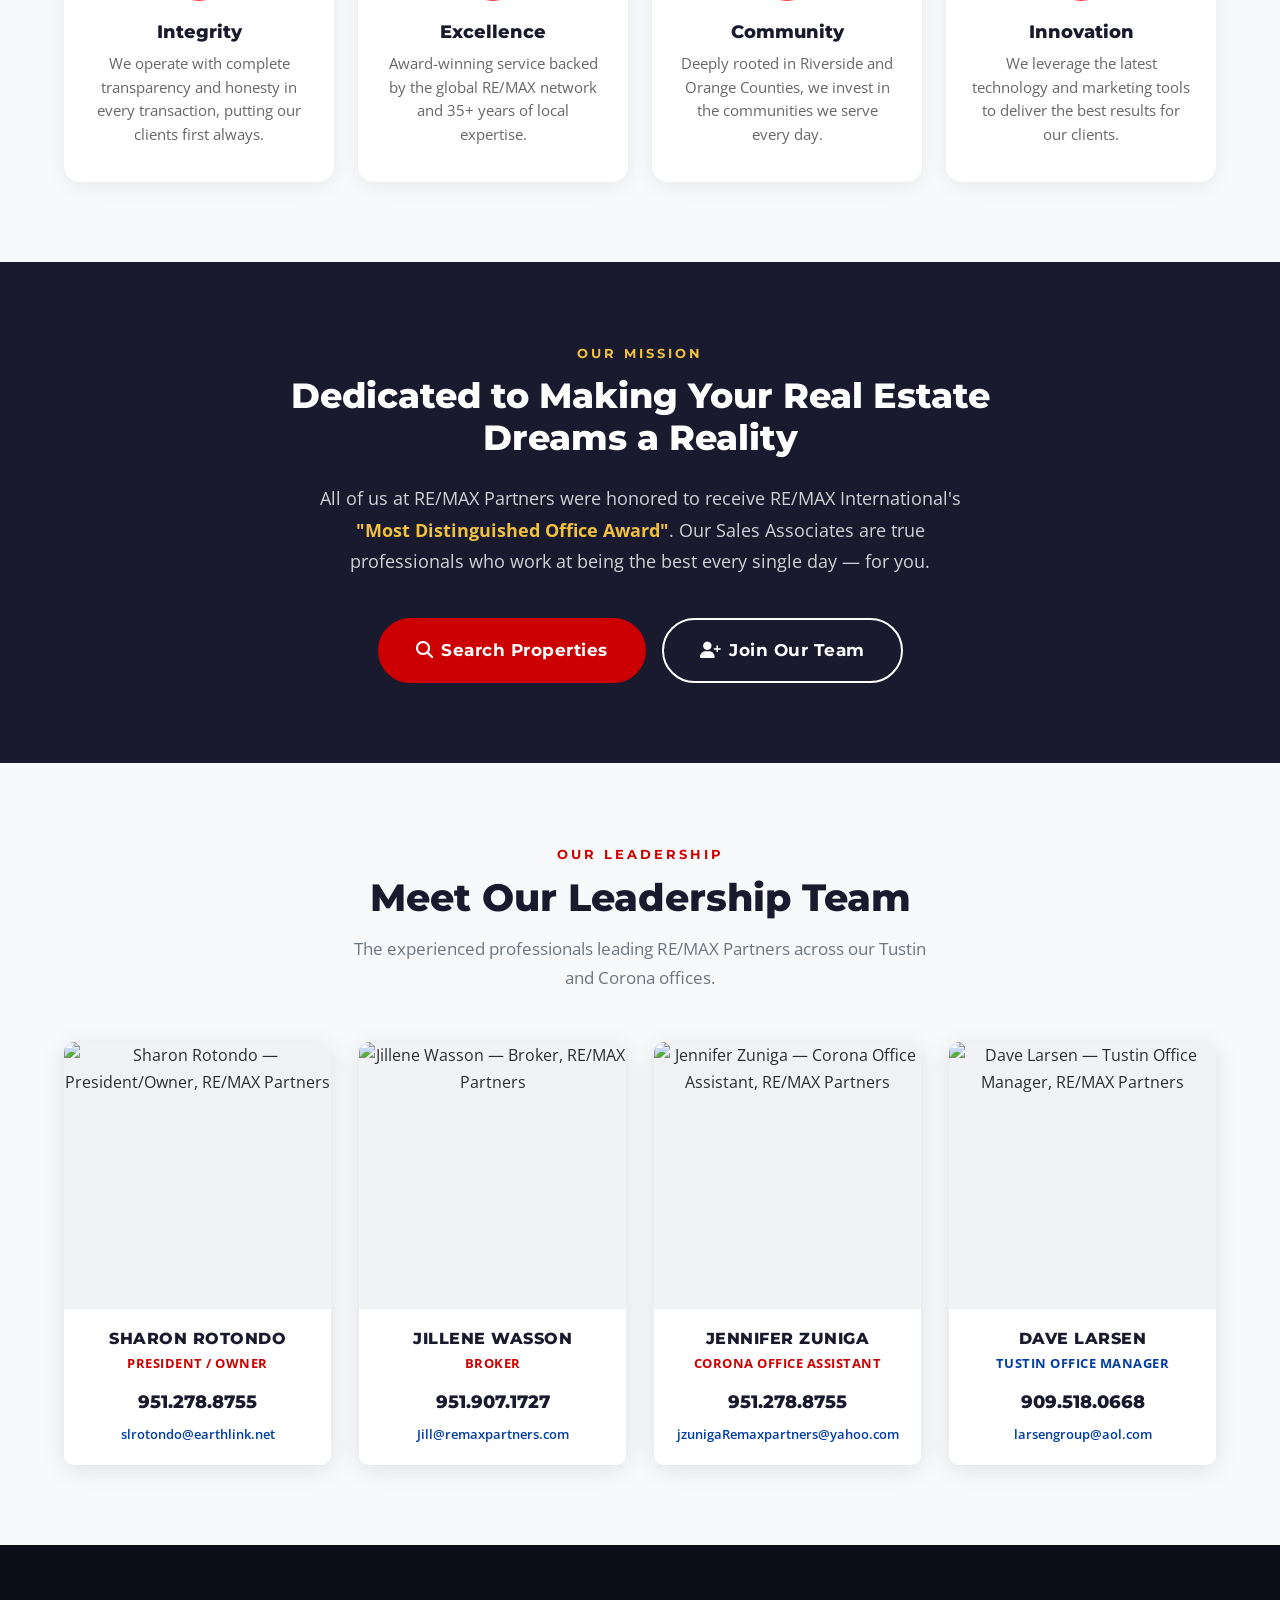
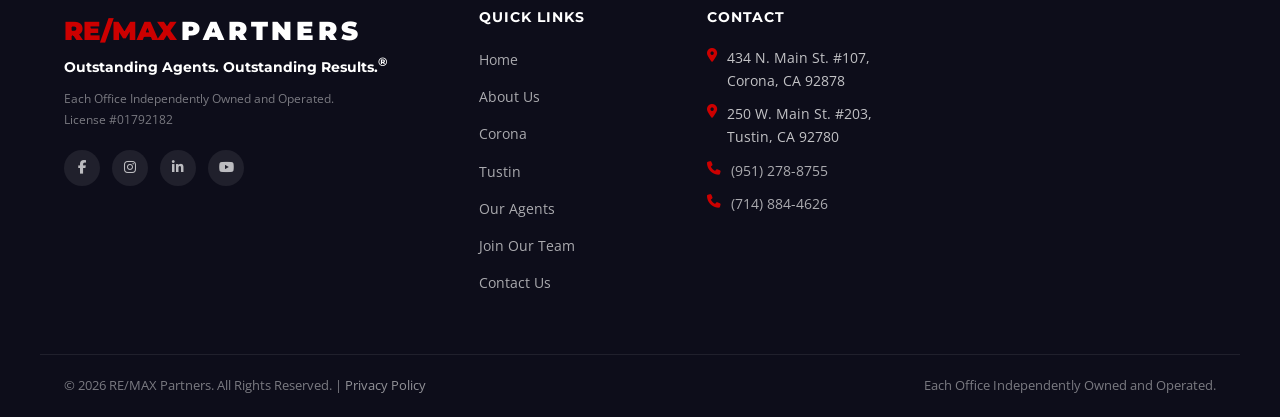
==== commit d280b1d0: "Replace award card with full-size AWARDCAHI.png image (no dark background)" ====
--- a/about.html
+++ b/about.html
@@ -282,14 +282,7 @@
         </div>
       </div>
       <div class="about-award-col">
-        <div class="award-trophy-wrap">
-          <div class="award-brand-row">
-            <span class="award-brand-remax">RE/MAX</span>
-            <span class="award-brand-partners">PARTNERS</span>
-          </div>
-          <img src="https://files.manuscdn.com/user_upload_by_module/session_file/310519663764764758/wdJQYxphtzgNDNMY.png" alt="Most Distinguished Office Award Trophy" class="award-trophy-img" />
-          <div class="award-trophy-title">Most Distinguished<br>Office Award</div>
-        </div>
+        <img src="https://files.manuscdn.com/user_upload_by_module/session_file/310519663764764758/SmiDeAREyVnOQWFs.png" alt="Most Distinguished Office Award — RE/MAX California &amp; Hawaii" style="width:100%;max-width:520px;height:auto;display:block;margin:0 auto 24px;border-radius:16px" />
         <div class="award-stats-row">
           <div class="award-stat-box"><span class="stat-num">35+</span><span class="stat-label">Years in Business</span></div>
           <div class="award-stat-box"><span class="stat-num">2</span><span class="stat-label">Office Locations</span></div>
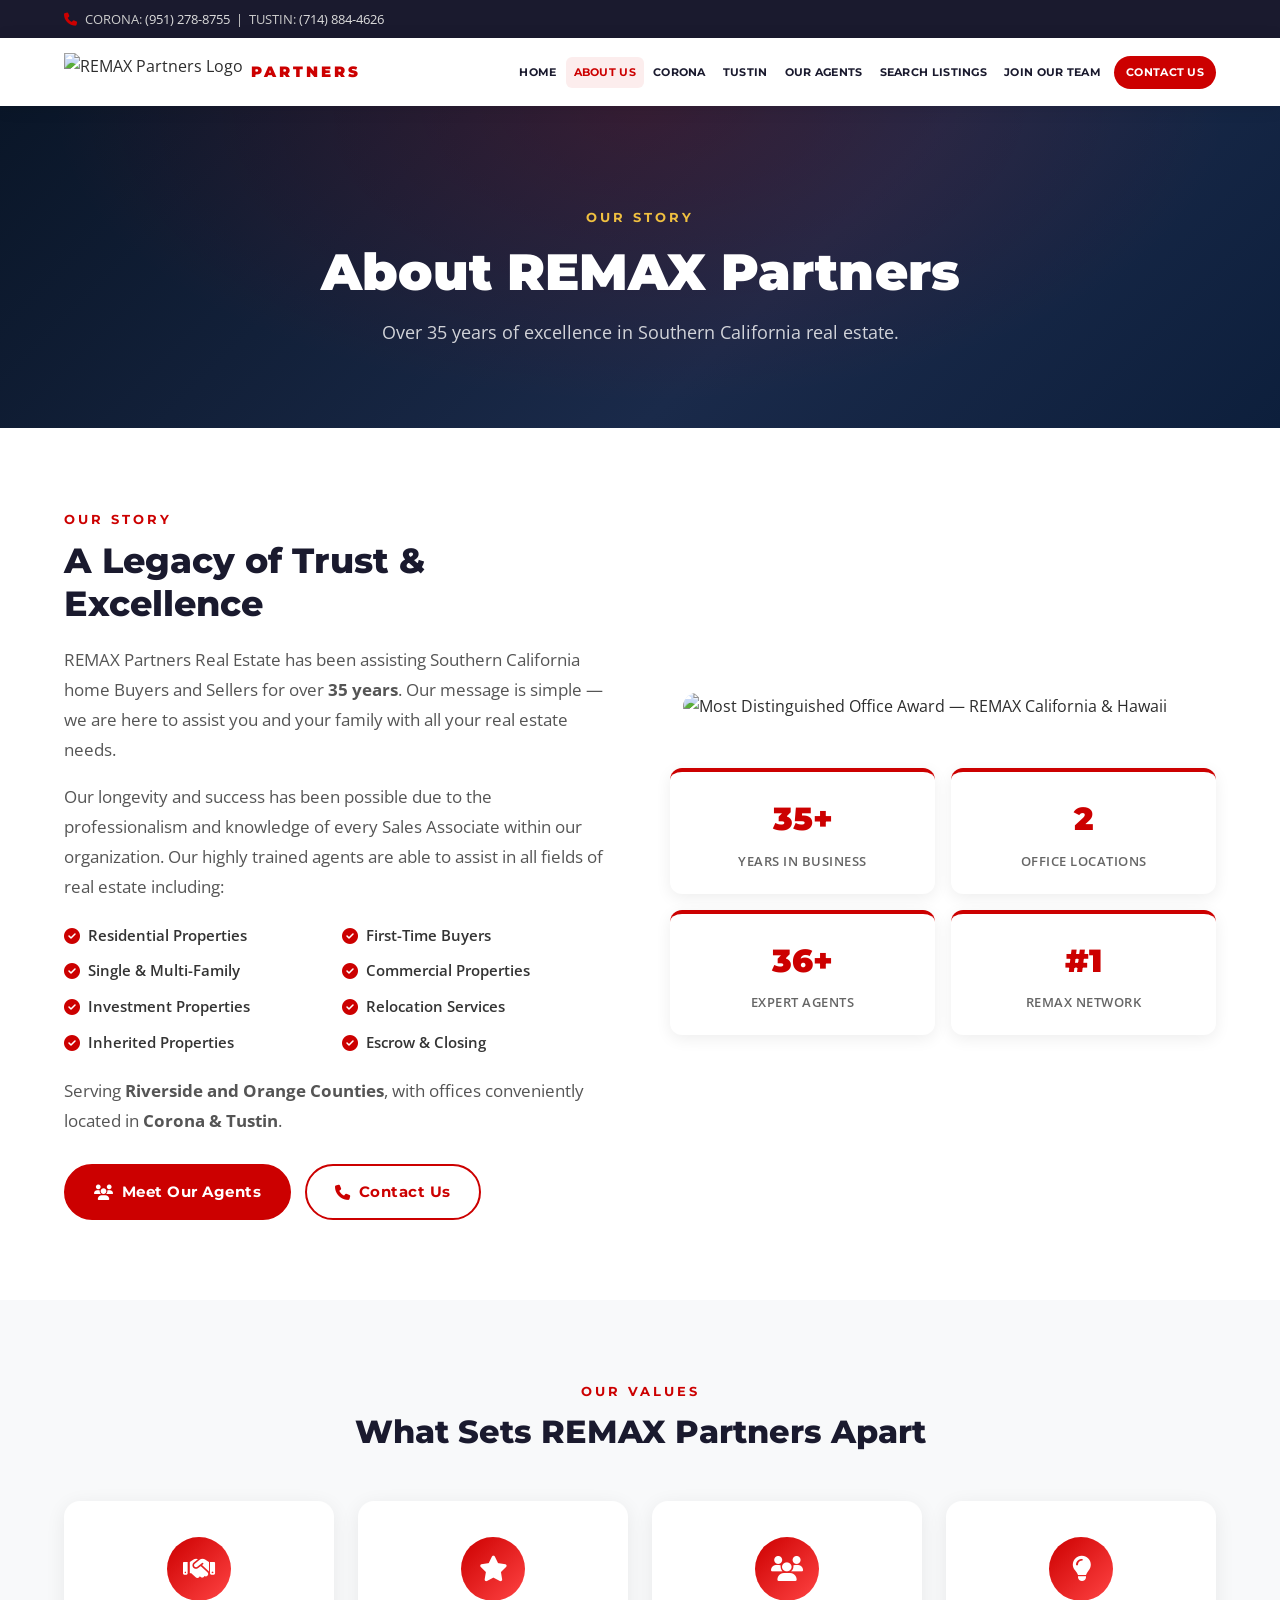
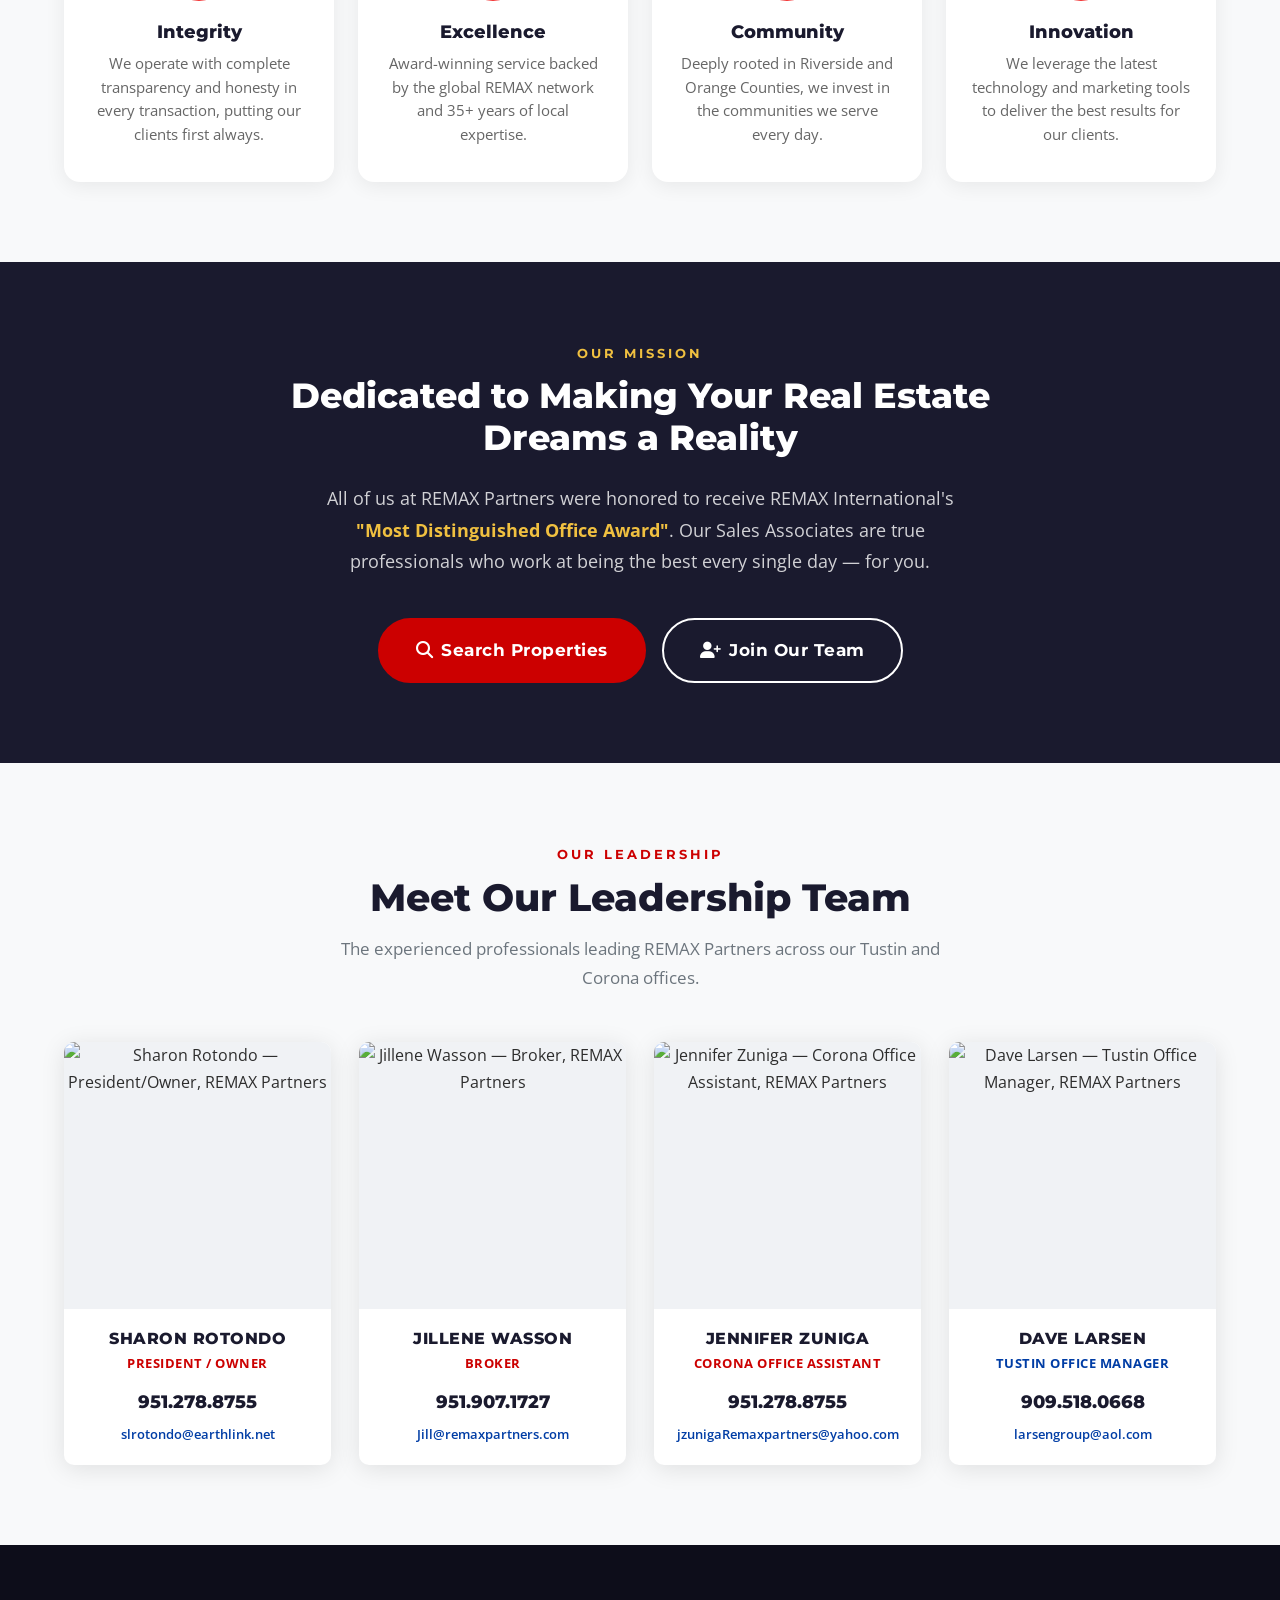
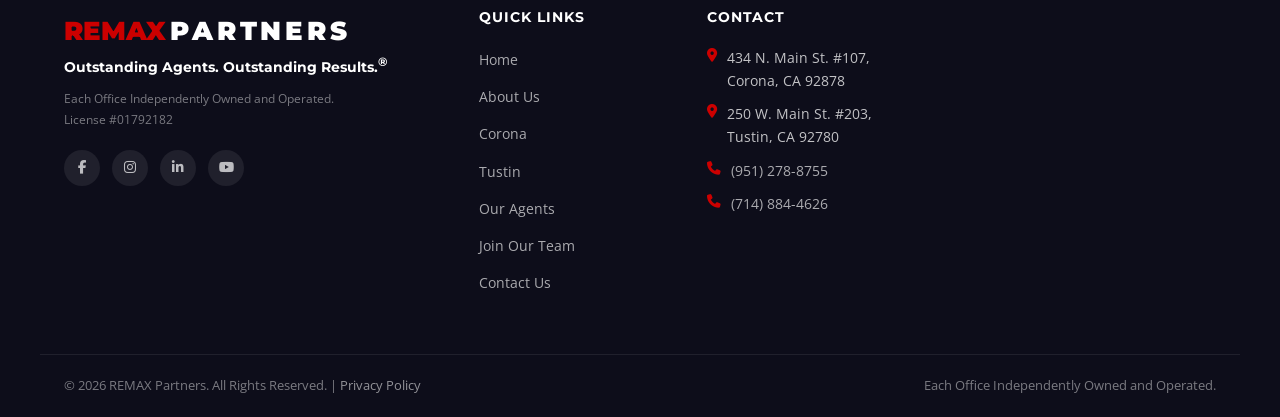
==== commit 278b490f: "Replace all RE/MAX slash variants with REMAX/Remax across all pages per company rules" ====
--- a/about.html
+++ b/about.html
@@ -3,21 +3,21 @@
 <head><meta charset="utf-8">
   
   <meta name="viewport" content="width=device-width, initial-scale=1.0" />
-  <title>About RE/MAX Partners | Award-Winning Realtors in Tustin & Corona CA</title>
-  <meta name="description" content="Learn about RE/MAX Partners — an award-winning real estate brokerage with offices in Tustin and Corona, CA, serving Orange County and Inland Empire since 1992." />
+  <title>About REMAX Partners | Award-Winning Realtors in Tustin & Corona CA</title>
+  <meta name="description" content="Learn about REMAX Partners — an award-winning real estate brokerage with offices in Tustin and Corona, CA, serving Orange County and Inland Empire since 1992." />
   <meta name="robots" content="index, follow" />
   <link rel="canonical" href="https://www.remaxpartners.com/about.html" />
   <!-- Open Graph -->
   <meta property="og:type" content="website" />
-  <meta property="og:title" content="About RE/MAX Partners | Award-Winning Realtors in Tustin & Corona CA" />
-  <meta property="og:description" content="Award-winning RE/MAX brokerage with offices in Tustin and Corona, CA. Over 35 years serving Orange County and Riverside County buyers and sellers." />
+  <meta property="og:title" content="About REMAX Partners | Award-Winning Realtors in Tustin & Corona CA" />
+  <meta property="og:description" content="Award-winning REMAX brokerage with offices in Tustin and Corona, CA. Over 35 years serving Orange County and Riverside County buyers and sellers." />
   <meta property="og:url" content="https://www.remaxpartners.com/about.html" />
-  <meta property="og:site_name" content="RE/MAX Partners" />
+  <meta property="og:site_name" content="REMAX Partners" />
   <meta property="og:image" content="https://files.manuscdn.com/user_upload_by_module/session_file/310519663764764758/erXUjFsIWqmooNMz.png" />
   <!-- Twitter Card -->
   <meta name="twitter:card" content="summary_large_image" />
-  <meta name="twitter:title" content="About RE/MAX Partners | Award-Winning Realtors in Tustin & Corona CA" />
-  <meta name="twitter:description" content="Award-winning RE/MAX brokerage with offices in Tustin and Corona, CA. Over 35 years serving Orange County and Riverside County buyers and sellers." />
+  <meta name="twitter:title" content="About REMAX Partners | Award-Winning Realtors in Tustin & Corona CA" />
+  <meta name="twitter:description" content="Award-winning REMAX brokerage with offices in Tustin and Corona, CA. Over 35 years serving Orange County and Riverside County buyers and sellers." />
   <link rel="preconnect" href="https://fonts.googleapis.com" />
   <link rel="preconnect" href="https://fonts.gstatic.com" crossorigin />
   <link href="https://fonts.googleapis.com/css2?family=Montserrat:wght@400;600;700;800;900&family=Open+Sans:wght@400;600&display=swap" rel="stylesheet" />
@@ -144,21 +144,21 @@
     "AboutPage",
     "WebPage"
   ],
-  "name": "About RE/MAX Partners",
+  "name": "About REMAX Partners",
   "url": "https://www.remaxpartners.com/about.html",
-  "description": "RE/MAX Partners is an award-winning real estate brokerage with offices in Tustin and Corona, CA, serving Orange County and Inland Empire since 1992.",
+  "description": "REMAX Partners is an award-winning real estate brokerage with offices in Tustin and Corona, CA, serving Orange County and Inland Empire since 1992.",
   "mainEntity": {
     "@context": "https://schema.org",
     "@type": [
       "Organization",
       "RealEstateAgency"
     ],
-    "name": "RE/MAX Partners",
-    "legalName": "RE/MAX Partners",
+    "name": "REMAX Partners",
+    "legalName": "REMAX Partners",
     "url": "https://www.remaxpartners.com",
     "logo": "https://files.manuscdn.com/user_upload_by_module/session_file/310519663764764758/erXUjFsIWqmooNMz.png",
     "image": "https://files.manuscdn.com/user_upload_by_module/session_file/310519663764764758/erXUjFsIWqmooNMz.png",
-    "description": "RE/MAX Partners is an award-winning real estate brokerage with offices in Tustin and Corona, CA, serving Orange County and Inland Empire buyers and sellers.",
+    "description": "REMAX Partners is an award-winning real estate brokerage with offices in Tustin and Corona, CA, serving Orange County and Inland Empire buyers and sellers.",
     "foundingDate": "1992",
     "areaServed": [
       "Tustin, CA",
@@ -182,7 +182,7 @@
     "location": [
       {
         "@type": "Place",
-        "name": "RE/MAX Partners - Tustin Office",
+        "name": "REMAX Partners - Tustin Office",
         "address": {
           "@type": "PostalAddress",
           "streetAddress": "250 W. Main St. #203",
@@ -195,7 +195,7 @@
       },
       {
         "@type": "Place",
-        "name": "RE/MAX Partners - Corona Office",
+        "name": "REMAX Partners - Corona Office",
         "address": {
           "@type": "PostalAddress",
           "streetAddress": "434 N. Main St. #107",
@@ -228,7 +228,7 @@
   <header class="header" id="header">
     <div class="container header-inner">
       <a href="index.html" class="brand">
-        <img src="https://files.manuscdn.com/user_upload_by_module/session_file/310519663764764758/erXUjFsIWqmooNMz.png" alt="RE/MAX Partners Logo" class="brand-logo" />
+        <img src="https://files.manuscdn.com/user_upload_by_module/session_file/310519663764764758/erXUjFsIWqmooNMz.png" alt="REMAX Partners Logo" class="brand-logo" />
         <span class="brand-sub">PARTNERS</span>
       </a>
       <nav class="nav" id="nav">
@@ -252,7 +252,7 @@
   <section class="page-hero">
     <div class="container page-hero-content">
       <span class="section-eyebrow" style="color:#f0c040;display:block;margin-bottom:12px">Our Story</span>
-      <h1>About RE/MAX Partners</h1>
+      <h1>About REMAX Partners</h1>
       <p>Over 35 years of excellence in Southern California real estate.</p>
     </div>
   </section>
@@ -263,7 +263,7 @@
       <div class="about-story-text">
         <span class="section-eyebrow">Our Story</span>
         <h2>A Legacy of Trust &amp; Excellence</h2>
-        <p>RE/MAX Partners Real Estate has been assisting Southern California home Buyers and Sellers for over <strong>35 years</strong>. Our message is simple — we are here to assist you and your family with all your real estate needs.</p>
+        <p>REMAX Partners Real Estate has been assisting Southern California home Buyers and Sellers for over <strong>35 years</strong>. Our message is simple — we are here to assist you and your family with all your real estate needs.</p>
         <p>Our longevity and success has been possible due to the professionalism and knowledge of every Sales Associate within our organization. Our highly trained agents are able to assist in all fields of real estate including:</p>
         <ul class="about-services-list">
           <li><i class="fas fa-check-circle"></i> Residential Properties</li>
@@ -282,12 +282,12 @@
         </div>
       </div>
       <div class="about-award-col">
-        <img src="https://files.manuscdn.com/user_upload_by_module/session_file/310519663764764758/SmiDeAREyVnOQWFs.png" alt="Most Distinguished Office Award — RE/MAX California &amp; Hawaii" style="width:100%;max-width:520px;height:auto;display:block;margin:0 auto 24px;border-radius:16px" />
+        <img src="https://files.manuscdn.com/user_upload_by_module/session_file/310519663764764758/SmiDeAREyVnOQWFs.png" alt="Most Distinguished Office Award — REMAX California &amp; Hawaii" style="width:100%;max-width:520px;height:auto;display:block;margin:0 auto 24px;border-radius:16px" />
         <div class="award-stats-row">
           <div class="award-stat-box"><span class="stat-num">35+</span><span class="stat-label">Years in Business</span></div>
           <div class="award-stat-box"><span class="stat-num">2</span><span class="stat-label">Office Locations</span></div>
           <div class="award-stat-box"><span class="stat-num">36+</span><span class="stat-label">Expert Agents</span></div>
-          <div class="award-stat-box"><span class="stat-num">#1</span><span class="stat-label">RE/MAX Network</span></div>
+          <div class="award-stat-box"><span class="stat-num">#1</span><span class="stat-label">REMAX Network</span></div>
         </div>
       </div>
     </div>
@@ -298,11 +298,11 @@
     <div class="container">
       <div class="section-header">
         <span class="section-eyebrow">Our Values</span>
-        <h2>What Sets RE/MAX Partners Apart</h2>
+        <h2>What Sets REMAX Partners Apart</h2>
       </div>
       <div class="values-grid-4">
         <div class="value-card-v2"><div class="value-icon-circle"><i class="fas fa-handshake"></i></div><h3>Integrity</h3><p>We operate with complete transparency and honesty in every transaction, putting our clients first always.</p></div>
-        <div class="value-card-v2"><div class="value-icon-circle"><i class="fas fa-star"></i></div><h3>Excellence</h3><p>Award-winning service backed by the global RE/MAX network and 35+ years of local expertise.</p></div>
+        <div class="value-card-v2"><div class="value-icon-circle"><i class="fas fa-star"></i></div><h3>Excellence</h3><p>Award-winning service backed by the global REMAX network and 35+ years of local expertise.</p></div>
         <div class="value-card-v2"><div class="value-icon-circle"><i class="fas fa-users"></i></div><h3>Community</h3><p>Deeply rooted in Riverside and Orange Counties, we invest in the communities we serve every day.</p></div>
         <div class="value-card-v2"><div class="value-icon-circle"><i class="fas fa-lightbulb"></i></div><h3>Innovation</h3><p>We leverage the latest technology and marketing tools to deliver the best results for our clients.</p></div>
       </div>
@@ -314,7 +314,7 @@
     <div class="container">
       <span class="section-eyebrow">Our Mission</span>
       <h2>Dedicated to Making Your Real Estate Dreams a Reality</h2>
-      <p>All of us at RE/MAX Partners were honored to receive RE/MAX International's <strong style="color:#f0c040;">"Most Distinguished Office Award"</strong>. Our Sales Associates are true professionals who work at being the best every single day — for you.</p>
+      <p>All of us at REMAX Partners were honored to receive REMAX International's <strong style="color:#f0c040;">"Most Distinguished Office Award"</strong>. Our Sales Associates are true professionals who work at being the best every single day — for you.</p>
       <div class="mission-btn-row">
         <a href="https://www.remax.com/usa/en/residential/office/corona/remax-partners-100422450" target="_blank" class="btn btn-primary btn-lg"><i class="fas fa-search"></i> Search Properties</a>
         <a href="join.html" class="btn btn-outline-white btn-lg"><i class="fas fa-user-plus"></i> Join Our Team</a>
@@ -329,14 +329,14 @@
       <div style="text-align:center;margin-bottom:50px">
         <span style="font-family:'Montserrat',sans-serif;font-weight:700;font-size:.82rem;letter-spacing:3px;text-transform:uppercase;color:#cc0000;display:block;margin-bottom:10px">Our Leadership</span>
         <h2 style="font-family:'Montserrat',sans-serif;font-size:clamp(1.8rem,3vw,2.4rem);font-weight:800;color:#1a1a2e;margin-bottom:14px">Meet Our Leadership Team</h2>
-        <p style="color:#6c757d;max-width:600px;margin:0 auto;font-size:1.05rem">The experienced professionals leading RE/MAX Partners across our Tustin and Corona offices.</p>
+        <p style="color:#6c757d;max-width:600px;margin:0 auto;font-size:1.05rem">The experienced professionals leading REMAX Partners across our Tustin and Corona offices.</p>
       </div>
       <div style="display:grid;grid-template-columns:repeat(4,1fr);gap:28px">
 
         <!-- Sharon Rotondo -->
         <div style="background:#fff;border-radius:10px;overflow:hidden;box-shadow:0 4px 24px rgba(0,0,0,.10);text-align:center;transition:transform .35s,box-shadow .35s" onmouseover="this.style.transform='translateY(-6px)';this.style.boxShadow='0 8px 40px rgba(0,0,0,.16)'" onmouseout="this.style.transform='';this.style.boxShadow='0 4px 24px rgba(0,0,0,.10)'">
           <div style="width:100%;aspect-ratio:1;overflow:hidden;background:#f0f2f5">
-            <img src="https://files.manuscdn.com/user_upload_by_module/session_file/310519663764764758/xcuTdmyTCBctUvWO.jpg" alt="Sharon Rotondo — President/Owner, RE/MAX Partners" style="width:100%;height:100%;object-fit:cover;object-position:top" />
+            <img src="https://files.manuscdn.com/user_upload_by_module/session_file/310519663764764758/xcuTdmyTCBctUvWO.jpg" alt="Sharon Rotondo — President/Owner, REMAX Partners" style="width:100%;height:100%;object-fit:cover;object-position:top" />
           </div>
           <div style="padding:20px 16px">
             <h4 style="font-family:'Montserrat',sans-serif;font-size:1rem;font-weight:800;color:#1a1a2e;margin-bottom:4px;text-transform:uppercase;letter-spacing:.5px">Sharon Rotondo</h4>
@@ -349,7 +349,7 @@
         <!-- Jillene Wasson -->
         <div style="background:#fff;border-radius:10px;overflow:hidden;box-shadow:0 4px 24px rgba(0,0,0,.10);text-align:center;transition:transform .35s,box-shadow .35s" onmouseover="this.style.transform='translateY(-6px)';this.style.boxShadow='0 8px 40px rgba(0,0,0,.16)'" onmouseout="this.style.transform='';this.style.boxShadow='0 4px 24px rgba(0,0,0,.10)'">
           <div style="width:100%;aspect-ratio:1;overflow:hidden;background:#f0f2f5">
-            <img src="https://files.manuscdn.com/user_upload_by_module/session_file/310519663764764758/IfAssofOhXLdGLof.jpg" alt="Jillene Wasson — Broker, RE/MAX Partners" style="width:100%;height:100%;object-fit:cover;object-position:top" />
+            <img src="https://files.manuscdn.com/user_upload_by_module/session_file/310519663764764758/IfAssofOhXLdGLof.jpg" alt="Jillene Wasson — Broker, REMAX Partners" style="width:100%;height:100%;object-fit:cover;object-position:top" />
           </div>
           <div style="padding:20px 16px">
             <h4 style="font-family:'Montserrat',sans-serif;font-size:1rem;font-weight:800;color:#1a1a2e;margin-bottom:4px;text-transform:uppercase;letter-spacing:.5px">Jillene Wasson</h4>
@@ -362,7 +362,7 @@
         <!-- Jennifer Zuniga -->
         <div style="background:#fff;border-radius:10px;overflow:hidden;box-shadow:0 4px 24px rgba(0,0,0,.10);text-align:center;transition:transform .35s,box-shadow .35s" onmouseover="this.style.transform='translateY(-6px)';this.style.boxShadow='0 8px 40px rgba(0,0,0,.16)'" onmouseout="this.style.transform='';this.style.boxShadow='0 4px 24px rgba(0,0,0,.10)'">
           <div style="width:100%;aspect-ratio:1;overflow:hidden;background:#f0f2f5">
-            <img src="https://files.manuscdn.com/user_upload_by_module/session_file/310519663764764758/TawbKxMNLtkhWUss.jpg" alt="Jennifer Zuniga — Corona Office Assistant, RE/MAX Partners" style="width:100%;height:100%;object-fit:cover;object-position:top" />
+            <img src="https://files.manuscdn.com/user_upload_by_module/session_file/310519663764764758/TawbKxMNLtkhWUss.jpg" alt="Jennifer Zuniga — Corona Office Assistant, REMAX Partners" style="width:100%;height:100%;object-fit:cover;object-position:top" />
           </div>
           <div style="padding:20px 16px">
             <h4 style="font-family:'Montserrat',sans-serif;font-size:1rem;font-weight:800;color:#1a1a2e;margin-bottom:4px;text-transform:uppercase;letter-spacing:.5px">Jennifer Zuniga</h4>
@@ -375,7 +375,7 @@
         <!-- Dave Larsen -->
         <div style="background:#fff;border-radius:10px;overflow:hidden;box-shadow:0 4px 24px rgba(0,0,0,.10);text-align:center;transition:transform .35s,box-shadow .35s" onmouseover="this.style.transform='translateY(-6px)';this.style.boxShadow='0 8px 40px rgba(0,0,0,.16)'" onmouseout="this.style.transform='';this.style.boxShadow='0 4px 24px rgba(0,0,0,.10)'">
           <div style="width:100%;aspect-ratio:1;overflow:hidden;background:#f0f2f5">
-            <img src="https://files.manuscdn.com/user_upload_by_module/session_file/310519663764764758/NLLqLJIofaFygFtv.jpg" alt="Dave Larsen — Tustin Office Manager, RE/MAX Partners" style="width:100%;height:100%;object-fit:cover;object-position:center top" />
+            <img src="https://files.manuscdn.com/user_upload_by_module/session_file/310519663764764758/NLLqLJIofaFygFtv.jpg" alt="Dave Larsen — Tustin Office Manager, REMAX Partners" style="width:100%;height:100%;object-fit:cover;object-position:center top" />
           </div>
           <div style="padding:20px 16px">
             <h4 style="font-family:'Montserrat',sans-serif;font-size:1rem;font-weight:800;color:#1a1a2e;margin-bottom:4px;text-transform:uppercase;letter-spacing:.5px">Dave Larsen</h4>
@@ -391,7 +391,7 @@
   <footer class="footer">
     <div class="container footer-grid">
       <div>
-        <div><span class="footer-brand-remax">RE/MAX</span> <span class="footer-brand-partners">PARTNERS</span></div>
+        <div><span class="footer-brand-remax">REMAX</span> <span class="footer-brand-partners">PARTNERS</span></div>
         <p class="footer-tagline">Outstanding Agents. Outstanding Results.<sup>&#174;</sup></p>
         <p class="footer-legal">Each Office Independently Owned and Operated.<br>License #01792182</p>
         <div class="footer-social">
@@ -425,7 +425,7 @@
     </div>
     <div class="footer-bottom">
       <div class="container footer-bottom-inner">
-        <p>&copy; 2026 RE/MAX Partners. All Rights Reserved. | <a href="#">Privacy Policy</a></p>
+        <p>&copy; 2026 REMAX Partners. All Rights Reserved. | <a href="#">Privacy Policy</a></p>
         <p>Each Office Independently Owned and Operated.</p>
       </div>
     </div>
